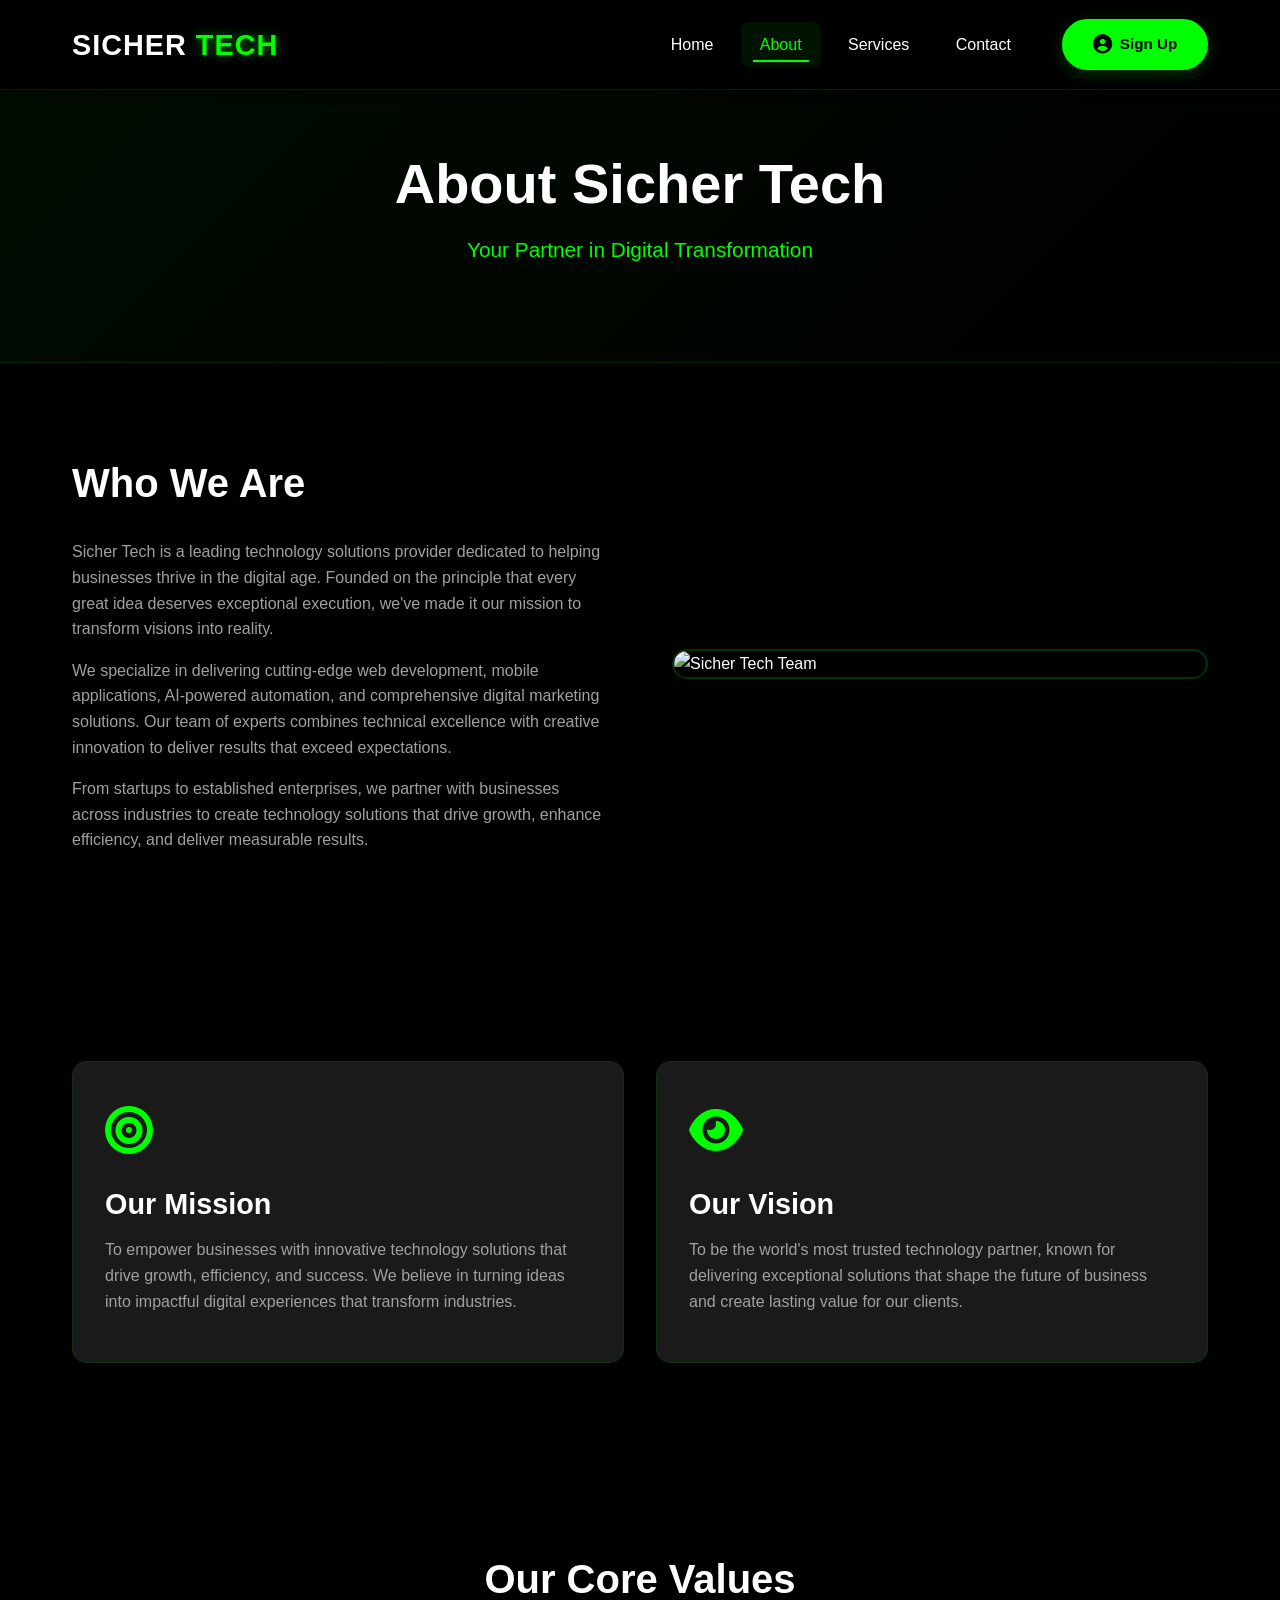
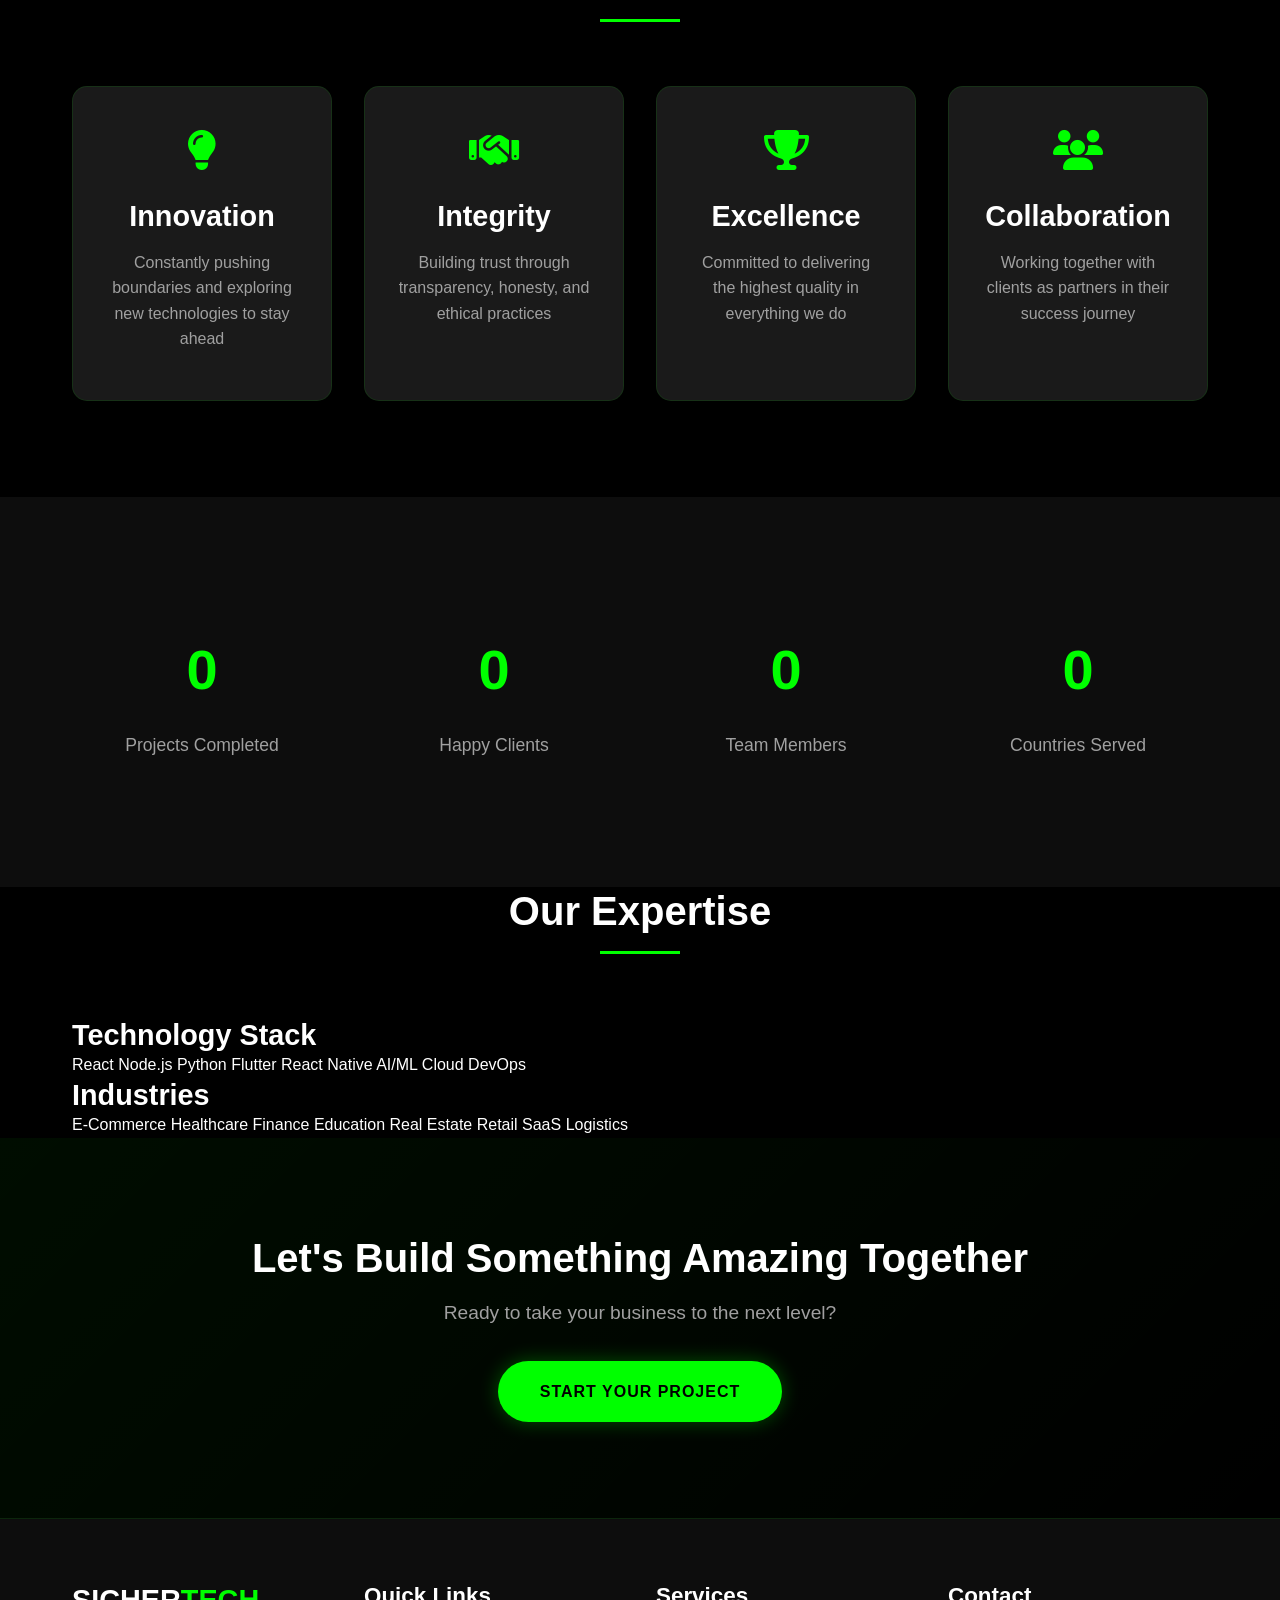
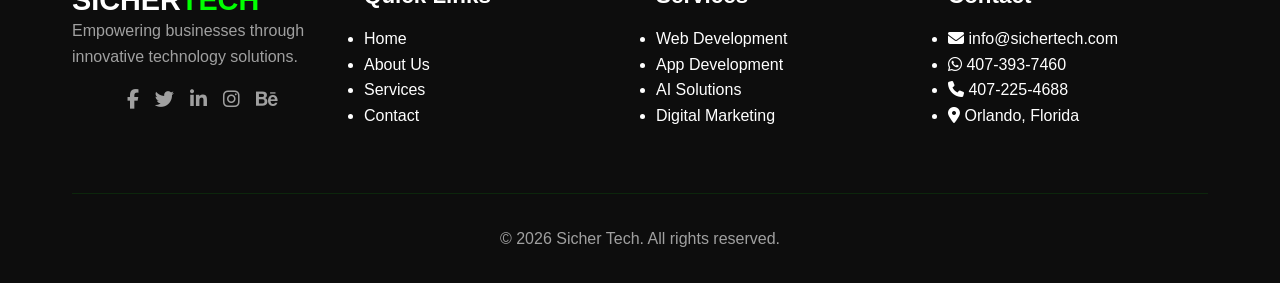
==== about.html @ ad932a04 "Initial commit - Sicher Tech Portfolio" ====
<!DOCTYPE html>
<html lang="en">
<head>
    <meta charset="UTF-8">
    <meta name="viewport" content="width=device-width, initial-scale=1.0">
    <title>About Us - Sicher Tech</title>
    <link rel="stylesheet" href="css/style.css">
    <link rel="stylesheet" href="https://cdnjs.cloudflare.com/ajax/libs/font-awesome/6.4.0/css/all.min.css">
</head>
<body>
    <div class="menu-overlay"></div>
    <!-- Navigation -->
    <nav class="navbar">
        <div class="container">
            <div class="logo">
                <span class="logo-text">SICHER</span>
                <span class="logo-highlight">TECH</span>
            </div>
            <div class="nav-actions">
                <ul class="nav-menu">
                    <li><a href="index.html">Home</a></li>
                    <li><a href="about.html" class="active">About</a></li>
                    <li><a href="services.html">Services</a></li>
                    <li><a href="contact.html">Contact</a></li>
                </ul>
                <a href="signup.html" class="btn-signup">
                    <i class="fas fa-user-circle"></i>
                    <span>Sign Up</span>
                </a>
            </div>
            <div class="hamburger">
                <span></span>
                <span></span>
                <span></span>
            </div>
        </div>
    </nav>

    <!-- Page Header -->
    <section class="page-header">
        <div class="container">
            <h1 class="page-title">About Sicher Tech</h1>
            <p class="page-subtitle">Your Partner in Digital Transformation</p>
        </div>
    </section>

    <!-- About Story -->
    <section class="about-story">
        <div class="container">
            <div class="story-grid">
                <div class="story-content">
                    <h2>Who We Are</h2>
                    <p>Sicher Tech is a leading technology solutions provider dedicated to helping businesses thrive in the digital age. Founded on the principle that every great idea deserves exceptional execution, we've made it our mission to transform visions into reality.</p>
                    <p>We specialize in delivering cutting-edge web development, mobile applications, AI-powered automation, and comprehensive digital marketing solutions. Our team of experts combines technical excellence with creative innovation to deliver results that exceed expectations.</p>
                    <p>From startups to established enterprises, we partner with businesses across industries to create technology solutions that drive growth, enhance efficiency, and deliver measurable results.</p>
                </div>
                <div class="story-image">
                    <div class="image-wrapper">
                        <img src="https://via.placeholder.com/600x400/000000/00ff00?text=Sicher+Tech+Team" alt="Sicher Tech Team">
                    </div>
                </div>
            </div>
        </div>
    </section>

    <!-- Mission & Vision -->
    <section class="mission-vision">
        <div class="container">
            <div class="mv-grid">
                <div class="mv-card">
                    <div class="mv-icon">
                        <i class="fas fa-bullseye"></i>
                    </div>
                    <h3>Our Mission</h3>
                    <p>To empower businesses with innovative technology solutions that drive growth, efficiency, and success. We believe in turning ideas into impactful digital experiences that transform industries.</p>
                </div>
                <div class="mv-card">
                    <div class="mv-icon">
                        <i class="fas fa-eye"></i>
                    </div>
                    <h3>Our Vision</h3>
                    <p>To be the world's most trusted technology partner, known for delivering exceptional solutions that shape the future of business and create lasting value for our clients.</p>
                </div>
            </div>
        </div>
    </section>

    <!-- Values -->
    <section class="values">
        <div class="container">
            <h2 class="section-title">Our Core Values</h2>
            <div class="values-grid">
                <div class="value-card">
                    <div class="value-icon">
                        <i class="fas fa-lightbulb"></i>
                    </div>
                    <h3>Innovation</h3>
                    <p>Constantly pushing boundaries and exploring new technologies to stay ahead</p>
                </div>
                <div class="value-card">
                    <div class="value-icon">
                        <i class="fas fa-handshake"></i>
                    </div>
                    <h3>Integrity</h3>
                    <p>Building trust through transparency, honesty, and ethical practices</p>
                </div>
                <div class="value-card">
                    <div class="value-icon">
                        <i class="fas fa-trophy"></i>
                    </div>
                    <h3>Excellence</h3>
                    <p>Committed to delivering the highest quality in everything we do</p>
                </div>
                <div class="value-card">
                    <div class="value-icon">
                        <i class="fas fa-users"></i>
                    </div>
                    <h3>Collaboration</h3>
                    <p>Working together with clients as partners in their success journey</p>
                </div>
            </div>
        </div>
    </section>

    <!-- Team Stats -->
    <section class="stats">
        <div class="container">
            <div class="stats-grid">
                <div class="stat-item">
                    <div class="stat-number" data-target="200">0</div>
                    <div class="stat-label">Projects Completed</div>
                </div>
                <div class="stat-item">
                    <div class="stat-number" data-target="150">0</div>
                    <div class="stat-label">Happy Clients</div>
                </div>
                <div class="stat-item">
                    <div class="stat-number" data-target="50">0</div>
                    <div class="stat-label">Team Members</div>
                </div>
                <div class="stat-item">
                    <div class="stat-number" data-target="15">0</div>
                    <div class="stat-label">Countries Served</div>
                </div>
            </div>
        </div>
    </section>

    <!-- Expertise -->
    <section class="expertise">
        <div class="container">
            <h2 class="section-title">Our Expertise</h2>
            <div class="expertise-grid">
                <div class="expertise-item">
                    <h3>Technology Stack</h3>
                    <div class="tech-tags">
                        <span>React</span>
                        <span>Node.js</span>
                        <span>Python</span>
                        <span>Flutter</span>
                        <span>React Native</span>
                        <span>AI/ML</span>
                        <span>Cloud</span>
                        <span>DevOps</span>
                    </div>
                </div>
                <div class="expertise-item">
                    <h3>Industries</h3>
                    <div class="tech-tags">
                        <span>E-Commerce</span>
                        <span>Healthcare</span>
                        <span>Finance</span>
                        <span>Education</span>
                        <span>Real Estate</span>
                        <span>Retail</span>
                        <span>SaaS</span>
                        <span>Logistics</span>
                    </div>
                </div>
            </div>
        </div>
    </section>

    <!-- CTA Section -->
    <section class="cta">
        <div class="container">
            <h2>Let's Build Something Amazing Together</h2>
            <p>Ready to take your business to the next level?</p>
            <a href="contact.html" class="btn btn-primary">Start Your Project</a>
        </div>
    </section>

    <!-- Footer -->
    <footer class="footer">
        <div class="container">
            <div class="footer-content">
                <div class="footer-col">
                    <h3>SICHER<span>TECH</span></h3>
                    <p>Empowering businesses through innovative technology solutions.</p>
                    <div class="social-links">
                        <a href="#"><i class="fab fa-facebook-f"></i></a>
                        <a href="#"><i class="fab fa-twitter"></i></a>
                        <a href="#"><i class="fab fa-linkedin-in"></i></a>
                        <a href="#"><i class="fab fa-instagram"></i></a>
                        <a href="https://www.behance.net/" target="_blank"><i class="fab fa-behance"></i></a>
                    </div>
                </div>
                <div class="footer-col">
                    <h4>Quick Links</h4>
                    <ul>
                        <li><a href="index.html">Home</a></li>
                        <li><a href="about.html">About Us</a></li>
                        <li><a href="services.html">Services</a></li>
                        <li><a href="contact.html">Contact</a></li>
                    </ul>
                </div>
                <div class="footer-col">
                    <h4>Services</h4>
                    <ul>
                        <li><a href="services.html">Web Development</a></li>
                        <li><a href="services.html">App Development</a></li>
                        <li><a href="services.html">AI Solutions</a></li>
                        <li><a href="services.html">Digital Marketing</a></li>
                    </ul>
                </div>
                <div class="footer-col">
                    <h4>Contact</h4>
                    <ul>
                        <li><i class="fas fa-envelope"></i> info@sichertech.com</li>
                        <li><i class="fab fa-whatsapp"></i> 407-393-7460</li>
                        <li><i class="fas fa-phone"></i> 407-225-4688</li>
                        <li><i class="fas fa-map-marker-alt"></i> Orlando, Florida</li>
                    </ul>
                </div>
            </div>
            <div class="footer-bottom">
                <p>&copy; 2026 Sicher Tech. All rights reserved.</p>
            </div>
        </div>
    </footer>

    <script src="js/main.js"></script>
</body>
</html>
---- css/style.css ----
/* ==========================================
   SICHER TECH - PORTFOLIO STYLES
   Modern, Professional Design with Animations
   ========================================== */

/* ==========================================
   VARIABLES & RESET
   ========================================== */
:root {
    /* Colors */
    --primary-color: #00ff00;
    --secondary-color: #0a0a0a;
    --accent-color: #00cc00;
    --text-color: #ffffff;
    --text-muted: #a0a0a0;
    --bg-dark: #000000;
    --bg-section: #0d0d0d;
    --card-bg: #1a1a1a;
    
    /* Spacing */
    --spacing-xs: 0.5rem;
    --spacing-sm: 1rem;
    --spacing-md: 2rem;
    --spacing-lg: 4rem;
    --spacing-xl: 6rem;
    
    /* Typography */
    --font-primary: 'Segoe UI', Tahoma, Geneva, Verdana, sans-serif;
    --font-heading: 'Helvetica Neue', Arial, sans-serif;
    
    /* Effects */
    --transition: all 0.3s ease;
    --shadow: 0 10px 30px rgba(0, 255, 0, 0.1);
}

* {
    margin: 0;
    padding: 0;
    box-sizing: border-box;
}

html {
    scroll-behavior: smooth;
}

body {
    font-family: var(--font-primary);
    background-color: var(--bg-dark);
    color: var(--text-color);
    line-height: 1.6;
    overflow-x: hidden;
}

/* ==========================================
   TYPOGRAPHY
   ========================================== */
h1, h2, h3, h4, h5, h6 {
    font-family: var(--font-heading);
    font-weight: 700;
    line-height: 1.2;
}

h1 { font-size: 3.5rem; }
h2 { font-size: 2.5rem; }
h3 { font-size: 1.8rem; }
h4 { font-size: 1.4rem; }

p {
    margin-bottom: 1rem;
    color: var(--text-muted);
}

a {
    text-decoration: none;
    color: inherit;
    transition: var(--transition);
}

/* ==========================================
   UTILITY CLASSES
   ========================================== */
.container {
    max-width: 1200px;
    margin: 0 auto;
    padding: 0 var(--spacing-md);
}

.text-center {
    text-align: center;
}

.section-title {
    font-size: 2.5rem;
    text-align: center;
    margin-bottom: var(--spacing-lg);
    position: relative;
    color: var(--text-color);
}

.section-title::after {
    content: '';
    display: block;
    width: 80px;
    height: 3px;
    background: var(--primary-color);
    margin: var(--spacing-sm) auto 0;
}

/* ==========================================
   NAVIGATION - PROFESSIONNEL & STICKY
   ========================================== */
.navbar {
    position: fixed;
    top: 0;
    left: 0;
    right: 0;
    width: 100%;
    background: rgba(0, 0, 0, 0.98);
    backdrop-filter: blur(15px);
    -webkit-backdrop-filter: blur(15px);
    padding: 1.2rem 0;
    z-index: 9999;
    border-bottom: 1px solid rgba(0, 255, 0, 0.15);
    transition: all 0.4s cubic-bezier(0.4, 0, 0.2, 1);
    box-shadow: 0 2px 10px rgba(0, 0, 0, 0.3);
}

/* Effet au scroll */
.navbar.scrolled {
    padding: 0.8rem 0;
    background: rgba(0, 0, 0, 0.99);
    box-shadow: 0 4px 20px rgba(0, 255, 0, 0.15);
}

.navbar .container {
    display: flex;
    justify-content: space-between;
    align-items: center;
}

/* Logo - Aligné à gauche */
.logo {
    font-size: 1.8rem;
    font-weight: 800;
    letter-spacing: 1px;
    transition: var(--transition);
    cursor: pointer;
    user-select: none;
}

.logo:hover {
    transform: scale(1.05);
}

.logo-text {
    color: var(--text-color);
}

.logo-highlight {
    color: var(--primary-color);
    text-shadow: 0 0 10px rgba(0, 255, 0, 0.5);
}

/* Navigation Actions - Alignée à droite */
.nav-actions {
    display: flex;
    align-items: center;
    gap: 2rem;
}

.nav-menu {
    display: flex;
    list-style: none;
    gap: 0.5rem;
    margin: 0;
    padding: 0;
}

.nav-menu li {
    position: relative;
}

.nav-menu a {
    color: var(--text-color);
    font-weight: 500;
    font-size: 1rem;
    padding: 0.6rem 1.2rem;
    border-radius: 8px;
    transition: all 0.3s ease;
    position: relative;
    display: block;
}

.nav-menu a::before {
    content: '';
    position: absolute;
    bottom: 5px;
    left: 50%;
    width: 0;
    height: 2px;
    background: var(--primary-color);
    transition: all 0.3s cubic-bezier(0.4, 0, 0.2, 1);
    transform: translateX(-50%);
}

.nav-menu a:hover {
    color: var(--primary-color);
    background: rgba(0, 255, 0, 0.05);
}

.nav-menu a:hover::before,
.nav-menu a.active::before {
    width: 70%;
}

.nav-menu a.active {
    color: var(--primary-color);
    background: rgba(0, 255, 0, 0.08);
}

/* Bouton Sign Up */
.btn-signup {
    display: flex;
    align-items: center;
    gap: 0.5rem;
    padding: 0.7rem 1.8rem;
    background: var(--primary-color);
    color: var(--bg-dark);
    border-radius: 50px;
    font-weight: 600;
    font-size: 0.95rem;
    transition: all 0.3s cubic-bezier(0.4, 0, 0.2, 1);
    border: 2px solid var(--primary-color);
    box-shadow: 0 4px 15px rgba(0, 255, 0, 0.2);
}

.btn-signup:hover {
    background: transparent;
    color: var(--primary-color);
    transform: translateY(-3px);
    box-shadow: 0 8px 25px rgba(0, 255, 0, 0.4);
}

.btn-signup:active {
    transform: translateY(-1px);
    box-shadow: 0 4px 15px rgba(0, 255, 0, 0.3);
}

.btn-signup i {
    font-size: 1.2rem;
}

/* Menu Hamburger - Aligné à droite */
.hamburger {
    display: none;
    flex-direction: column;
    cursor: pointer;
    gap: 6px;
    padding: 0.5rem;
    background: rgba(0, 255, 0, 0.05);
    border-radius: 8px;
    transition: all 0.3s ease;
    z-index: 10001;
}

.hamburger:hover {
    background: rgba(0, 255, 0, 0.1);
}

.hamburger span {
    width: 28px;
    height: 3px;
    background: var(--primary-color);
    border-radius: 2px;
    transition: all 0.4s cubic-bezier(0.68, -0.55, 0.265, 1.55);
    box-shadow: 0 1px 3px rgba(0, 255, 0, 0.3);
}

/* Animation Hamburger Active */
.hamburger.active span:nth-child(1) {
    transform: rotate(45deg) translate(9px, 9px);
}

.hamburger.active span:nth-child(2) {
    opacity: 0;
    transform: translateX(-20px);
}

.hamburger.active span:nth-child(3) {
    transform: rotate(-45deg) translate(9px, -9px);
}

/* Overlay pour menu mobile */
.menu-overlay {
    position: fixed;
    top: 0;
    left: 0;
    width: 100%;
    height: 100vh;
    background: rgba(0, 0, 0, 0.8);
    backdrop-filter: blur(5px);
    z-index: 9997;
    opacity: 0;
    visibility: hidden;
    transition: all 0.4s ease;
}

.menu-overlay.active {
    opacity: 1;
    visibility: visible;
}

/* ==========================================
   HERO SECTION
   ========================================== */
.hero {
    position: relative;
    min-height: 100vh;
    display: flex;
    align-items: center;
    justify-content: center;
    padding-top: 80px;
    overflow: hidden;
}

.hero-background {
    position: absolute;
    top: 0;
    left: 0;
    right: 0;
    bottom: 0;
    background: 
        linear-gradient(135deg, rgba(0, 255, 0, 0.05) 0%, rgba(0, 0, 0, 0) 100%),
        repeating-linear-gradient(90deg, rgba(0, 255, 0, 0.03) 0px, transparent 1px, transparent 50px, rgba(0, 255, 0, 0.03) 51px),
        repeating-linear-gradient(0deg, rgba(0, 255, 0, 0.03) 0px, transparent 1px, transparent 50px, rgba(0, 255, 0, 0.03) 51px);
    animation: backgroundMove 20s linear infinite;
}

@keyframes backgroundMove {
    0% { transform: translate(0, 0); }
    100% { transform: translate(50px, 50px); }
}

.hero-content {
    text-align: center;
    z-index: 1;
    animation: fadeInUp 1s ease;
}

.hero h1 {
    font-size: 4rem;
    margin-bottom: var(--spacing-sm);
    color: var(--text-color);
}

.hero-subtitle {
    font-size: 1.5rem;
    color: var(--primary-color);
    margin-bottom: var(--spacing-sm);
    font-weight: 600;
}

.hero-description {
    font-size: 1.2rem;
    color: var(--text-muted);
    margin-bottom: var(--spacing-md);
    max-width: 600px;
    margin-left: auto;
    margin-right: auto;
}

.hero-buttons {
    display: flex;
    gap: var(--spacing-sm);
    justify-content: center;
    flex-wrap: wrap;
}

.hero-scroll {
    position: absolute;
    bottom: 2rem;
    left: 50%;
    transform: translateX(-50%);
    text-align: center;
    animation: bounce 2s infinite;
    color: var(--text-muted);
}

.hero-scroll span {
    display: block;
    font-size: 0.9rem;
    margin-bottom: 0.5rem;
}

@keyframes bounce {
    0%, 20%, 50%, 80%, 100% { transform: translateX(-50%) translateY(0); }
    40% { transform: translateX(-50%) translateY(-10px); }
    60% { transform: translateX(-50%) translateY(-5px); }
}

/* ==========================================
   BUTTONS
   ========================================== */
.btn {
    display: inline-block;
    padding: 1rem 2.5rem;
    font-weight: 600;
    border-radius: 50px;
    transition: var(--transition);
    cursor: pointer;
    border: 2px solid transparent;
    font-size: 1rem;
    text-transform: uppercase;
    letter-spacing: 1px;
}

.btn-primary {
    background: var(--primary-color);
    color: var(--bg-dark);
    box-shadow: 0 0 20px rgba(0, 255, 0, 0.3);
}

.btn-primary:hover {
    background: var(--accent-color);
    transform: translateY(-3px);
    box-shadow: 0 0 30px rgba(0, 255, 0, 0.5);
}

.btn-secondary {
    background: transparent;
    color: var(--primary-color);
    border: 2px solid var(--primary-color);
}

.btn-secondary:hover {
    background: var(--primary-color);
    color: var(--bg-dark);
    transform: translateY(-3px);
}

.btn-outline {
    background: transparent;
    color: var(--text-color);
    border: 2px solid var(--primary-color);
}

.btn-outline:hover {
    background: var(--primary-color);
    color: var(--bg-dark);
    transform: translateY(-3px);
}

/* ==========================================
   GLITCH EFFECT
   ========================================== */
.glitch {
    position: relative;
    animation: glitch-skew 1s infinite;
}

.glitch::before,
.glitch::after {
    content: attr(data-text);
    position: absolute;
    top: 0;
    left: 0;
    width: 100%;
    height: 100%;
}

.glitch::before {
    left: 2px;
    text-shadow: -2px 0 var(--primary-color);
    clip: rect(44px, 450px, 56px, 0);
    animation: glitch-anim 5s infinite linear alternate-reverse;
}

.glitch::after {
    left: -2px;
    text-shadow: -2px 0 var(--primary-color);
    clip: rect(44px, 450px, 56px, 0);
    animation: glitch-anim2 5s infinite linear alternate-reverse;
}

@keyframes glitch-anim {
    0% { clip: rect(31px, 9999px, 94px, 0); }
    20% { clip: rect(70px, 9999px, 71px, 0); }
    40% { clip: rect(65px, 9999px, 15px, 0); }
    60% { clip: rect(40px, 9999px, 68px, 0); }
    80% { clip: rect(2px, 9999px, 100px, 0); }
    100% { clip: rect(80px, 9999px, 20px, 0); }
}

@keyframes glitch-anim2 {
    0% { clip: rect(65px, 9999px, 99px, 0); }
    20% { clip: rect(5px, 9999px, 90px, 0); }
    40% { clip: rect(90px, 9999px, 30px, 0); }
    60% { clip: rect(15px, 9999px, 80px, 0); }
    80% { clip: rect(50px, 9999px, 10px, 0); }
    100% { clip: rect(10px, 9999px, 85px, 0); }
}

@keyframes glitch-skew {
    0% { transform: skew(0deg); }
    98% { transform: skew(0deg); }
    99% { transform: skew(2deg); }
    100% { transform: skew(0deg); }
}

/* ==========================================
   SERVICES
   ========================================== */
.services-preview,
.services-detailed {
    padding: var(--spacing-xl) 0;
    background: var(--bg-section);
}

.services-grid {
    display: grid;
    grid-template-columns: repeat(auto-fit, minmax(280px, 1fr));
    gap: var(--spacing-md);
    margin-bottom: var(--spacing-lg);
}

.service-card {
    background: var(--card-bg);
    padding: var(--spacing-md);
    border-radius: 15px;
    text-align: center;
    transition: var(--transition);
    border: 1px solid rgba(0, 255, 0, 0.1);
    position: relative;
    overflow: hidden;
}

.service-card::before {
    content: '';
    position: absolute;
    top: 0;
    left: -100%;
    width: 100%;
    height: 100%;
    background: linear-gradient(90deg, transparent, rgba(0, 255, 0, 0.1), transparent);
    transition: var(--transition);
}

.service-card:hover::before {
    left: 100%;
}

.service-card:hover {
    transform: translateY(-10px);
    border-color: var(--primary-color);
    box-shadow: var(--shadow);
}

.service-icon {
    width: 80px;
    height: 80px;
    margin: 0 auto var(--spacing-sm);
    background: rgba(0, 255, 0, 0.1);
    border-radius: 50%;
    display: flex;
    align-items: center;
    justify-content: center;
    font-size: 2rem;
    color: var(--primary-color);
    transition: var(--transition);
}

.service-card:hover .service-icon {
    background: var(--primary-color);
    color: var(--bg-dark);
    transform: scale(1.1) rotate(10deg);
}

.service-card h3 {
    color: var(--text-color);
    margin-bottom: var(--spacing-sm);
}

/* ==========================================
   SERVICE DETAILS (Services Page)
   ========================================== */
.service-detail {
    display: grid;
    grid-template-columns: 1fr 1fr;
    gap: var(--spacing-lg);
    align-items: center;
    margin-bottom: var(--spacing-xl);
    padding: var(--spacing-md);
}

.service-detail.reverse {
    direction: rtl;
}

.service-detail.reverse .service-detail-content {
    direction: ltr;
}

.service-badge {
    display: inline-block;
    background: var(--primary-color);
    color: var(--bg-dark);
    padding: 0.5rem 1.5rem;
    border-radius: 50px;
    font-weight: 700;
    font-size: 1.2rem;
    margin-bottom: var(--spacing-sm);
}

.service-detail h2 {
    color: var(--text-color);
    margin-bottom: var(--spacing-sm);
}

.service-features {
    list-style: none;
    margin-top: var(--spacing-sm);
}

.service-features li {
    padding: 0.5rem 0;
    color: var(--text-muted);
    display: flex;
    align-items: center;
    gap: 1rem;
}

.service-features i {
    color: var(--primary-color);
}

.service-detail-icon {
    font-size: 15rem;
    color: rgba(0, 255, 0, 0.1);
    text-align: center;
    animation: float 3s ease-in-out infinite;
}

@keyframes float {
    0%, 100% { transform: translateY(0); }
    50% { transform: translateY(-20px); }
}

/* ==========================================
   WHY CHOOSE SECTION
   ========================================== */
.why-choose {
    padding: var(--spacing-xl) 0;
}

.why-grid {
    display: grid;
    grid-template-columns: repeat(auto-fit, minmax(250px, 1fr));
    gap: var(--spacing-md);
}

.why-item {
    text-align: center;
    padding: var(--spacing-md);
}

.why-number {
    font-size: 4rem;
    font-weight: 800;
    color: var(--primary-color);
    opacity: 0.2;
    margin-bottom: var(--spacing-sm);
}

.why-item h3 {
    color: var(--text-color);
    margin-bottom: var(--spacing-sm);
}

/* ==========================================
   PAGE HEADER
   ========================================== */
.page-header {
    padding: 150px 0 80px;
    text-align: center;
    background: linear-gradient(135deg, rgba(0, 255, 0, 0.05) 0%, rgba(0, 0, 0, 0) 100%);
    border-bottom: 1px solid rgba(0, 255, 0, 0.1);
}

.page-title {
    font-size: 3.5rem;
    color: var(--text-color);
    margin-bottom: var(--spacing-sm);
}

.page-subtitle {
    font-size: 1.3rem;
    color: var(--primary-color);
}

/* ==========================================
   ABOUT PAGE
   ========================================== */
.about-story,
.mission-vision,
.values,
.team {
    padding: var(--spacing-xl) 0;
}

.story-grid {
    display: grid;
    grid-template-columns: 1fr 1fr;
    gap: var(--spacing-lg);
    align-items: center;
}

.story-content h2 {
    color: var(--text-color);
    margin-bottom: var(--spacing-md);
}

.image-wrapper {
    border-radius: 15px;
    overflow: hidden;
    border: 2px solid rgba(0, 255, 0, 0.2);
    transition: var(--transition);
}

.image-wrapper:hover {
    border-color: var(--primary-color);
    transform: scale(1.02);
}

.image-wrapper img {
    width: 100%;
    height: auto;
    display: block;
}

.mv-grid {
    display: grid;
    grid-template-columns: repeat(auto-fit, minmax(300px, 1fr));
    gap: var(--spacing-md);
}

.mv-card {
    background: var(--card-bg);
    padding: var(--spacing-md);
    border-radius: 15px;
    border: 1px solid rgba(0, 255, 0, 0.1);
    transition: var(--transition);
}

.mv-card:hover {
    transform: translateY(-10px);
    border-color: var(--primary-color);
    box-shadow: var(--shadow);
}

.mv-icon {
    font-size: 3rem;
    color: var(--primary-color);
    margin-bottom: var(--spacing-sm);
}

.mv-card h3 {
    color: var(--text-color);
    margin-bottom: var(--spacing-sm);
}

.values-grid {
    display: grid;
    grid-template-columns: repeat(auto-fit, minmax(250px, 1fr));
    gap: var(--spacing-md);
}

.value-card {
    background: var(--card-bg);
    padding: var(--spacing-md);
    border-radius: 15px;
    text-align: center;
    border: 1px solid rgba(0, 255, 0, 0.1);
    transition: var(--transition);
}

.value-card:hover {
    transform: translateY(-10px);
    border-color: var(--primary-color);
    box-shadow: var(--shadow);
}

.value-icon {
    font-size: 2.5rem;
    color: var(--primary-color);
    margin-bottom: var(--spacing-sm);
}

.value-card h3 {
    color: var(--text-color);
    margin-bottom: var(--spacing-sm);
}

/* ==========================================
   TEAM SECTION
   ========================================== */
.team-grid {
    display: grid;
    grid-template-columns: repeat(auto-fit, minmax(250px, 1fr));
    gap: var(--spacing-md);
}

.team-member {
    background: var(--card-bg);
    border-radius: 15px;
    overflow: hidden;
    border: 1px solid rgba(0, 255, 0, 0.1);
    transition: var(--transition);
}

.team-member:hover {
    transform: translateY(-10px);
    border-color: var(--primary-color);
    box-shadow: var(--shadow);
}

.team-member-image {
    width: 100%;
    height: 300px;
    overflow: hidden;
}

.team-member-image img {
    width: 100%;
    height: 100%;
    object-fit: cover;
    transition: var(--transition);
}

.team-member:hover .team-member-image img {
    transform: scale(1.1);
}

.team-member-info {
    padding: var(--spacing-sm);
    text-align: center;
}

.team-member-info h3 {
    color: var(--text-color);
    margin-bottom: 0.5rem;
}

.team-member-role {
    color: var(--primary-color);
    font-size: 0.9rem;
    margin-bottom: var(--spacing-sm);
}

.social-links {
    display: flex;
    gap: 1rem;
    justify-content: center;
}

.social-links a {
    color: var(--text-muted);
    font-size: 1.2rem;
    transition: var(--transition);
}

.social-links a:hover {
    color: var(--primary-color);
    transform: translateY(-3px);
}

/* ==========================================
   STATS SECTION
   ========================================== */
.stats {
    padding: var(--spacing-xl) 0;
    background: var(--bg-section);
}

.stats-grid {
    display: grid;
    grid-template-columns: repeat(auto-fit, minmax(200px, 1fr));
    gap: var(--spacing-md);
}

.stat-item {
    text-align: center;
    padding: var(--spacing-md);
}

.stat-number {
    font-size: 3.5rem;
    font-weight: 800;
    color: var(--primary-color);
    display: block;
    margin-bottom: var(--spacing-sm);
}

.stat-label {
    color: var(--text-muted);
    font-size: 1.1rem;
}

/* ==========================================
   PORTFOLIO SECTION
   ========================================== */
.portfolio {
    padding: var(--spacing-xl) 0;
}

.section-subtitle {
    text-align: center;
    color: var(--text-muted);
    font-size: 1.1rem;
    margin-bottom: var(--spacing-lg);
}

.portfolio-grid {
    display: grid;
    grid-template-columns: repeat(auto-fit, minmax(300px, 1fr));
    gap: var(--spacing-md);
    margin-bottom: var(--spacing-lg);
}

.portfolio-item {
    position: relative;
    overflow: hidden;
    border-radius: 15px;
    cursor: pointer;
    aspect-ratio: 4/3;
}

.portfolio-item img {
    width: 100%;
    height: 100%;
    object-fit: cover;
    transition: var(--transition);
}

.portfolio-overlay {
    position: absolute;
    top: 0;
    left: 0;
    right: 0;
    bottom: 0;
    background: linear-gradient(135deg, rgba(0, 255, 0, 0.9) 0%, rgba(0, 0, 0, 0.9) 100%);
    display: flex;
    flex-direction: column;
    justify-content: center;
    align-items: center;
    padding: var(--spacing-md);
    opacity: 0;
    transition: var(--transition);
    text-align: center;
}

.portfolio-item:hover .portfolio-overlay {
    opacity: 1;
}

.portfolio-item:hover img {
    transform: scale(1.1);
}

.portfolio-overlay h3 {
    color: var(--bg-dark);
    margin-bottom: var(--spacing-sm);
}

.portfolio-overlay p {
    color: var(--bg-dark);
}

.behance-integration {
    text-align: center;
    padding: var(--spacing-md);
    background: var(--card-bg);
    border-radius: 15px;
    border: 1px solid rgba(0, 255, 0, 0.1);
}

.behance-integration h3 {
    color: var(--text-color);
    margin-bottom: var(--spacing-sm);
}

.btn-behance {
    background: var(--primary-color);
    color: var(--bg-dark);
    margin-top: var(--spacing-sm);
}

.btn-behance:hover {
    background: var(--accent-color);
    transform: translateY(-2px);
    box-shadow: 0 8px 25px rgba(0, 255, 0, 0.4);
}

/* ==========================================
   FAQ SECTION
   ========================================== */
.faq {
    padding: var(--spacing-xl) 0;
    background: var(--bg-section);
}

.faq-container {
    max-width: 800px;
    margin: 0 auto;
}

.faq-item {
    background: var(--card-bg);
    margin-bottom: var(--spacing-sm);
    border-radius: 10px;
    border: 1px solid rgba(0, 255, 0, 0.1);
    overflow: hidden;
    transition: var(--transition);
}

.faq-item:hover {
    border-color: var(--primary-color);
}

.faq-question {
    padding: var(--spacing-sm) var(--spacing-md);
    cursor: pointer;
    display: flex;
    justify-content: space-between;
    align-items: center;
    user-select: none;
}

.faq-question h3 {
    color: var(--text-color);
    font-size: 1.2rem;
    margin: 0;
}

.faq-question i {
    color: var(--primary-color);
    transition: var(--transition);
}

.faq-item.active .faq-question i {
    transform: rotate(45deg);
}

.faq-answer {
    max-height: 0;
    overflow: hidden;
    transition: max-height 0.3s ease;
}

.faq-item.active .faq-answer {
    max-height: 500px;
}

.faq-answer p {
    padding: 0 var(--spacing-md) var(--spacing-sm);
    margin: 0;
}

/* ==========================================
   FOOTER STYLES
   ========================================== */
.footer-col {
    margin-bottom: var(--spacing-md);
}

.footer-col h3 span {
    color: var(--primary-color);
}

.footer-col h4 {
    color: var(--text-color);
    margin-bottom: var(--spacing-sm);
}

/* ==========================================
   CONTACT PAGE
   ========================================== */
.contact-section {
    padding: var(--spacing-xl) 0;
}

.contact-grid {
    display: grid;
    grid-template-columns: 1fr 1.2fr;
    gap: var(--spacing-lg);
    align-items: start;
}

.contact-info h2 {
    color: var(--text-color);
    margin-bottom: var(--spacing-sm);
}

.contact-info > p {
    margin-bottom: var(--spacing-md);
}

.contact-methods {
    margin-bottom: var(--spacing-lg);
}

.contact-method {
    display: flex;
    gap: var(--spacing-sm);
    padding: var(--spacing-sm);
    margin-bottom: var(--spacing-sm);
    background: var(--card-bg);
    border-radius: 10px;
    border: 1px solid rgba(0, 255, 0, 0.1);
    transition: var(--transition);
}

.contact-method:hover {
    border-color: var(--primary-color);
    transform: translateX(10px);
}

.method-icon {
    width: 60px;
    height: 60px;
    background: rgba(0, 255, 0, 0.1);
    border-radius: 10px;
    display: flex;
    align-items: center;
    justify-content: center;
    font-size: 1.8rem;
    color: var(--primary-color);
    flex-shrink: 0;
}

.method-info h4 {
    color: var(--text-color);
    margin-bottom: 0.3rem;
}

.method-info a {
    color: var(--primary-color);
    font-weight: 600;
    font-size: 1.1rem;
    display: block;
    margin-bottom: 0.2rem;
}

.method-info a:hover {
    text-decoration: underline;
}

.method-info p {
    font-size: 0.9rem;
    margin: 0;
}

.business-hours {
    background: var(--card-bg);
    padding: var(--spacing-md);
    border-radius: 10px;
    border: 1px solid rgba(0, 255, 0, 0.1);
    margin-bottom: var(--spacing-md);
}

.business-hours h3 {
    color: var(--text-color);
    margin-bottom: var(--spacing-sm);
}

.hours-list {
    display: flex;
    flex-direction: column;
    gap: 0.8rem;
}

.hours-item {
    display: flex;
    justify-content: space-between;
    padding: 0.5rem 0;
    border-bottom: 1px solid rgba(0, 255, 0, 0.1);
}

.hours-item:last-child {
    border-bottom: none;
}

.hours-item span:first-child {
    color: var(--text-muted);
}

.hours-item span:last-child {
    color: var(--text-color);
    font-weight: 600;
}

.social-connect {
    background: var(--card-bg);
    padding: var(--spacing-md);
    border-radius: 10px;
    border: 1px solid rgba(0, 255, 0, 0.1);
}

.social-connect h3 {
    color: var(--text-color);
    margin-bottom: var(--spacing-sm);
}

.social-connect .social-links {
    display: flex;
    gap: 1rem;
}

.social-connect .social-links a {
    width: 45px;
    height: 45px;
    background: rgba(0, 255, 0, 0.1);
    border-radius: 50%;
    display: flex;
    align-items: center;
    justify-content: center;
    color: var(--primary-color);
    font-size: 1.2rem;
    transition: var(--transition);
}

.social-connect .social-links a:hover {
    background: var(--primary-color);
    color: var(--bg-dark);
    transform: translateY(-5px);
}

/* Contact Form */
.contact-form-wrapper {
    background: var(--card-bg);
    padding: var(--spacing-md);
    border-radius: 15px;
    border: 1px solid rgba(0, 255, 0, 0.1);
}

.form-header {
    margin-bottom: var(--spacing-md);
    text-align: center;
}

.form-header h2 {
    color: var(--text-color);
    margin-bottom: var(--spacing-sm);
}

.contact-form {
    display: flex;
    flex-direction: column;
    gap: var(--spacing-sm);
}

.form-row {
    display: grid;
    grid-template-columns: 1fr 1fr;
    gap: var(--spacing-sm);
}

.form-group {
    display: flex;
    flex-direction: column;
}

.form-group label {
    color: var(--text-color);
    margin-bottom: 0.5rem;
    font-weight: 500;
}

.form-group input,
.form-group select,
.form-group textarea {
    padding: 0.8rem 1rem;
    background: var(--bg-dark);
    border: 1px solid rgba(0, 255, 0, 0.2);
    border-radius: 8px;
    color: var(--text-color);
    font-family: inherit;
    font-size: 1rem;
    transition: var(--transition);
}

.form-group input:focus,
.form-group select:focus,
.form-group textarea:focus {
    outline: none;
    border-color: var(--primary-color);
    box-shadow: 0 0 10px rgba(0, 255, 0, 0.2);
}

.form-group textarea {
    resize: vertical;
    min-height: 120px;
}

.form-group select {
    cursor: pointer;
}

.checkbox-group {
    flex-direction: row;
    align-items: center;
    gap: 0.8rem;
}

.checkbox-group input[type="checkbox"] {
    width: 20px;
    height: 20px;
    cursor: pointer;
    accent-color: var(--primary-color);
}

.checkbox-group label {
    margin: 0;
    cursor: pointer;
    font-size: 0.95rem;
}

.btn-submit {
    margin-top: var(--spacing-sm);
    display: flex;
    align-items: center;
    justify-content: center;
    gap: 0.8rem;
    width: 100%;
}

.btn-submit:hover i {
    transform: translateX(5px);
}

/* Quick Contact Section */
.quick-contact {
    padding: var(--spacing-xl) 0;
    background: var(--bg-section);
}

.quick-contact-grid {
    display: grid;
    grid-template-columns: repeat(auto-fit, minmax(280px, 1fr));
    gap: var(--spacing-md);
}

.quick-contact-card {
    background: var(--card-bg);
    padding: var(--spacing-md);
    border-radius: 15px;
    text-align: center;
    border: 2px solid rgba(0, 255, 0, 0.1);
    transition: var(--transition);
    display: flex;
    flex-direction: column;
    align-items: center;
    gap: 1rem;
}

.quick-contact-card i {
    font-size: 3.5rem;
    color: var(--primary-color);
}

.quick-contact-card.whatsapp i {
    color: #25D366;
}

.quick-contact-card.phone i {
    color: var(--primary-color);
}

.quick-contact-card.email i {
    color: var(--primary-color);
}

.quick-contact-card h3 {
    color: var(--text-color);
    margin: 0;
}

.quick-contact-card p {
    color: var(--text-muted);
    margin: 0;
}

.quick-contact-number {
    color: var(--primary-color);
    font-weight: 700;
    font-size: 1.2rem;
}

.quick-contact-card:hover {
    transform: translateY(-10px);
    border-color: var(--primary-color);
    box-shadow: var(--shadow);
}

.quick-contact-card.whatsapp:hover {
    border-color: #25D366;
    box-shadow: 0 10px 30px rgba(37, 211, 102, 0.3);
}

.quick-contact-card.email:hover {
    border-color: var(--primary-color);
    box-shadow: 0 10px 30px rgba(0, 255, 0, 0.3);
}

/* Map Section */
.map-section {
    padding: var(--spacing-xl) 0;
}

.map-wrapper {
    border-radius: 15px;
    overflow: hidden;
    border: 2px solid rgba(0, 255, 0, 0.1);
}

.map-wrapper iframe {
    display: block;
    filter: grayscale(100%) invert(92%) contrast(83%);
}

/* ==========================================
   CTA SECTION
   ========================================== */
.cta {
    padding: var(--spacing-xl) 0;
    text-align: center;
    background: linear-gradient(135deg, rgba(0, 255, 0, 0.05) 0%, rgba(0, 0, 0, 0) 100%);
}

.cta h2 {
    color: var(--text-color);
    margin-bottom: var(--spacing-sm);
}

.cta p {
    font-size: 1.2rem;
    margin-bottom: var(--spacing-md);
    max-width: 600px;
    margin-left: auto;
    margin-right: auto;
}

/* ==========================================
   FOOTER
   ========================================== */
.footer {
    background: var(--bg-section);
    padding: var(--spacing-lg) 0 var(--spacing-sm);
    border-top: 1px solid rgba(0, 255, 0, 0.1);
}

.footer-content {
    display: grid;
    grid-template-columns: repeat(auto-fit, minmax(250px, 1fr));
    gap: var(--spacing-md);
    margin-bottom: var(--spacing-md);
}

.footer-section h3 {
    color: var(--text-color);
    margin-bottom: var(--spacing-sm);
}

.footer-section ul {
    list-style: none;
}

.footer-section ul li {
    margin-bottom: 0.5rem;
}

.footer-section a {
    color: var(--text-muted);
    transition: var(--transition);
}

.footer-section a:hover {
    color: var(--primary-color);
}

.footer-bottom {
    text-align: center;
    padding-top: var(--spacing-md);
    border-top: 1px solid rgba(0, 255, 0, 0.1);
    color: var(--text-muted);
}

/* ==========================================
   ANIMATIONS
   ========================================== */
@keyframes fadeInUp {
    from {
        opacity: 0;
        transform: translateY(30px);
    }
    to {
        opacity: 1;
        transform: translateY(0);
    }
}

.fade-in-up {
    animation: fadeInUp 0.8s ease;
}

/* ==========================================
   RESPONSIVE DESIGN - MOBILE FIRST
   ========================================== */
@media (max-width: 768px) {
    h1 { font-size: 2.5rem; }
    h2 { font-size: 2rem; }
    
    /* Optimisation animations mobile - Performance */
    .hero-background {
        animation: none; /* Désactive l'animation de grille */
        background: linear-gradient(135deg, rgba(0, 255, 0, 0.05) 0%, rgba(0, 0, 0, 0) 100%);
    }
    
    .glitch {
        animation: none !important; /* Désactive effet glitch */
    }
    
    .glitch::before,
    .glitch::after {
        display: none; /* Supprime les pseudo-éléments glitch */
    }
    
    .service-icon {
        animation: none; /* Désactive float sur icônes */
    }
    
    /* Navigation Mobile */
    .navbar {
        padding: 1rem 0;
    }
    
    .navbar .container {
        padding: 0 1rem;
    }
    
    .hamburger {
        display: flex;
        z-index: 10001;
    }
    
    .nav-actions {
        display: flex;
        align-items: center;
        gap: 1rem;
    }
    
    /* Sign Up Button Mobile - Icon only */
    .btn-signup {
        padding: 0.6rem;
        font-size: 0.9rem;
        width: 42px;
        height: 42px;
        justify-content: center;
        border-radius: 50%;
    }
    
    .btn-signup span {
        display: none;
    }
    
    .btn-signup i {
        font-size: 1.3rem;
        margin: 0;
    }
    
    /* Menu Mobile - Dropdown fluide */
    .nav-menu {
        position: fixed;
        left: 0;
        top: 75px;
        right: 0;
        flex-direction: column;
        background: linear-gradient(180deg, rgba(0, 0, 0, 0.98) 0%, rgba(0, 0, 0, 0.95) 100%);
        backdrop-filter: blur(20px);
        -webkit-backdrop-filter: blur(20px);
        width: 100%;
        max-height: 0;
        overflow: hidden;
        transition: max-height 0.5s cubic-bezier(0.4, 0, 0.2, 1), 
                    opacity 0.4s ease,
                    transform 0.5s cubic-bezier(0.4, 0, 0.2, 1);
        box-shadow: 0 15px 35px rgba(0, 0, 0, 0.5);
        padding: 0;
        z-index: 9998;
        opacity: 0;
        transform: translateY(-20px);
        border-bottom: 2px solid rgba(0, 255, 0, 0.2);
    }
    
    .nav-menu.active {
        max-height: 500px;
        opacity: 1;
        transform: translateY(0);
        padding: 1.5rem 0;
    }
    
    .nav-menu li {
        opacity: 0;
        transform: translateX(-30px);
        transition: all 0.4s cubic-bezier(0.4, 0, 0.2, 1);
    }
    
    .nav-menu.active li {
        opacity: 1;
        transform: translateX(0);
    }
    
    .nav-menu.active li:nth-child(1) { transition-delay: 0.1s; }
    .nav-menu.active li:nth-child(2) { transition-delay: 0.15s; }
    .nav-menu.active li:nth-child(3) { transition-delay: 0.2s; }
    .nav-menu.active li:nth-child(4) { transition-delay: 0.25s; }
    
    .nav-menu a {
        padding: 1rem 2rem;
        font-size: 1.1rem;
        border-radius: 0;
        border-left: 3px solid transparent;
        transition: all 0.3s ease;
    }
    
    .nav-menu a:hover,
    .nav-menu a.active {
        background: rgba(0, 255, 0, 0.1);
        border-left-color: var(--primary-color);
        padding-left: 2.5rem;
    }
    
    .nav-menu a::before {
        display: none;
    }
    
    .hero h1 {
        font-size: 2.5rem;
    }
    
    .hero-subtitle {
        font-size: 1.2rem;
    }
    
    .hero-buttons {
        flex-direction: column;
        align-items: center;
    }
    
    .services-grid {
        grid-template-columns: 1fr;
    }
    
    .story-grid {
        grid-template-columns: 1fr;
    }
    
    .service-detail {
        grid-template-columns: 1fr;
    }
    
    .service-detail-icon {
        font-size: 8rem;
    }
    
    .service-detail.reverse {
        direction: ltr;
    }
    
    .page-title {
        font-size: 2.5rem;
    }
    
    .page-subtitle {
        font-size: 1.1rem;
    }
    
    /* Contact Page Mobile */
    .contact-grid {
        grid-template-columns: 1fr;
    }
    
    .form-row {
        grid-template-columns: 1fr;
    }
    
    .contact-form-wrapper {
        order: 2;
    }
    
    .contact-info {
        order: 1;
    }
}

@media (max-width: 480px) {
    .container {
        padding: 0 1rem;
    }
    
    /* Optimisation animations petits écrans */
    .hero-scroll {
        animation: none; /* Désactive bounce sur petits écrans */
    }
    
    .fade-in-up {
        animation: none; /* Désactive fadeInUp pour performance */
        opacity: 1;
        transform: translateY(0);
    }
    
    .btn {
        padding: 0.8rem 2rem;
        font-size: 0.9rem;
    }
    
    .hero h1 {
        font-size: 2rem;
    }
    
    .section-title {
        font-size: 2rem;
    }
    
    .logo {
        font-size: 1.4rem;
    }
    
    .btn-signup {
        padding: 0.4rem 0.8rem;
    }
    
    .service-card,
    .value-card {
        padding: 1.5rem;
    }
    
    .contact-method {
        flex-direction: column;
        text-align: center;
    }
    
    .method-icon {
        margin: 0 auto;
    }
}

/* ==========================================
   ACCESSIBILITY
   ========================================== */
@media (prefers-reduced-motion: reduce) {
    *,
    *::before,
    *::after {
        animation-duration: 0.01ms !important;
        animation-iteration-count: 1 !important;
        transition-duration: 0.01ms !important;
    }
}

/* ==========================================
   PRINT STYLES
   ========================================== */
@media print {
    .navbar,
    .hero-scroll,
    .hamburger {
        display: none;
    }
    
    body {
        background: white;
        color: black;
    }
}
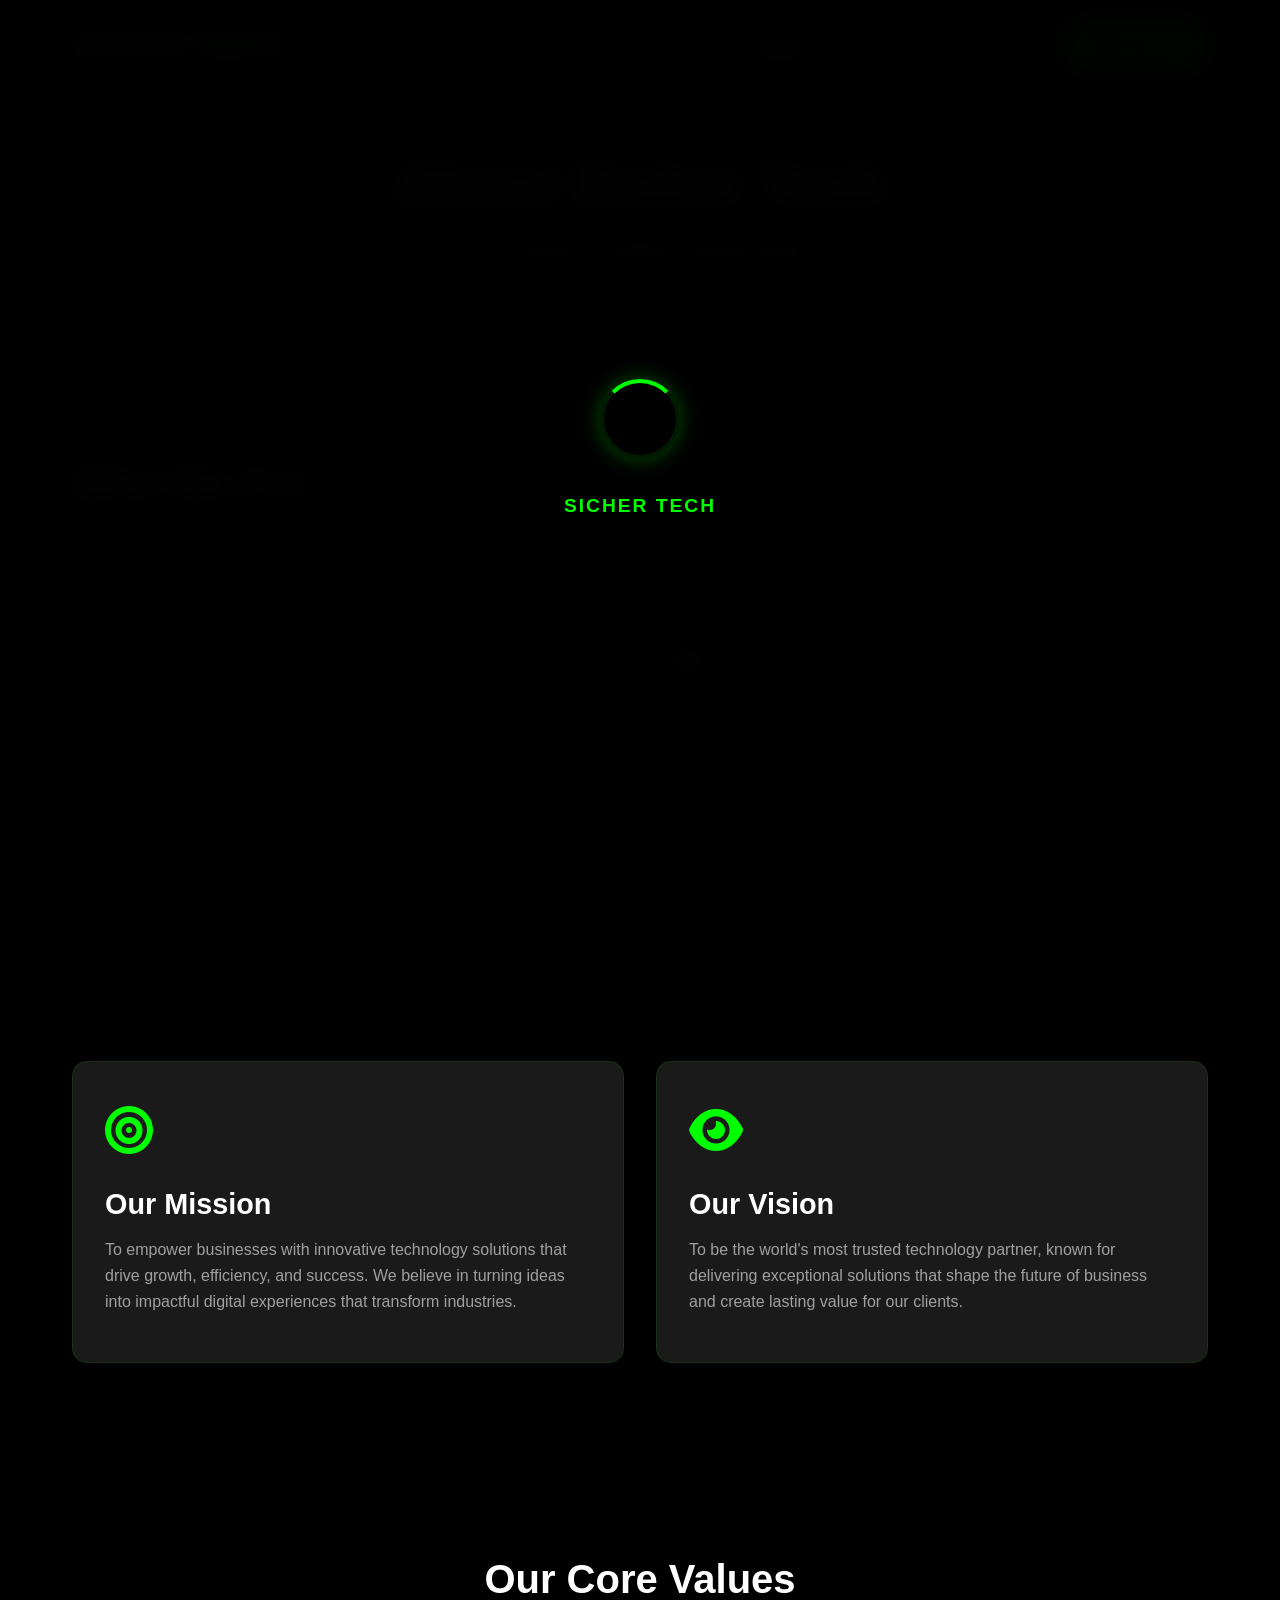
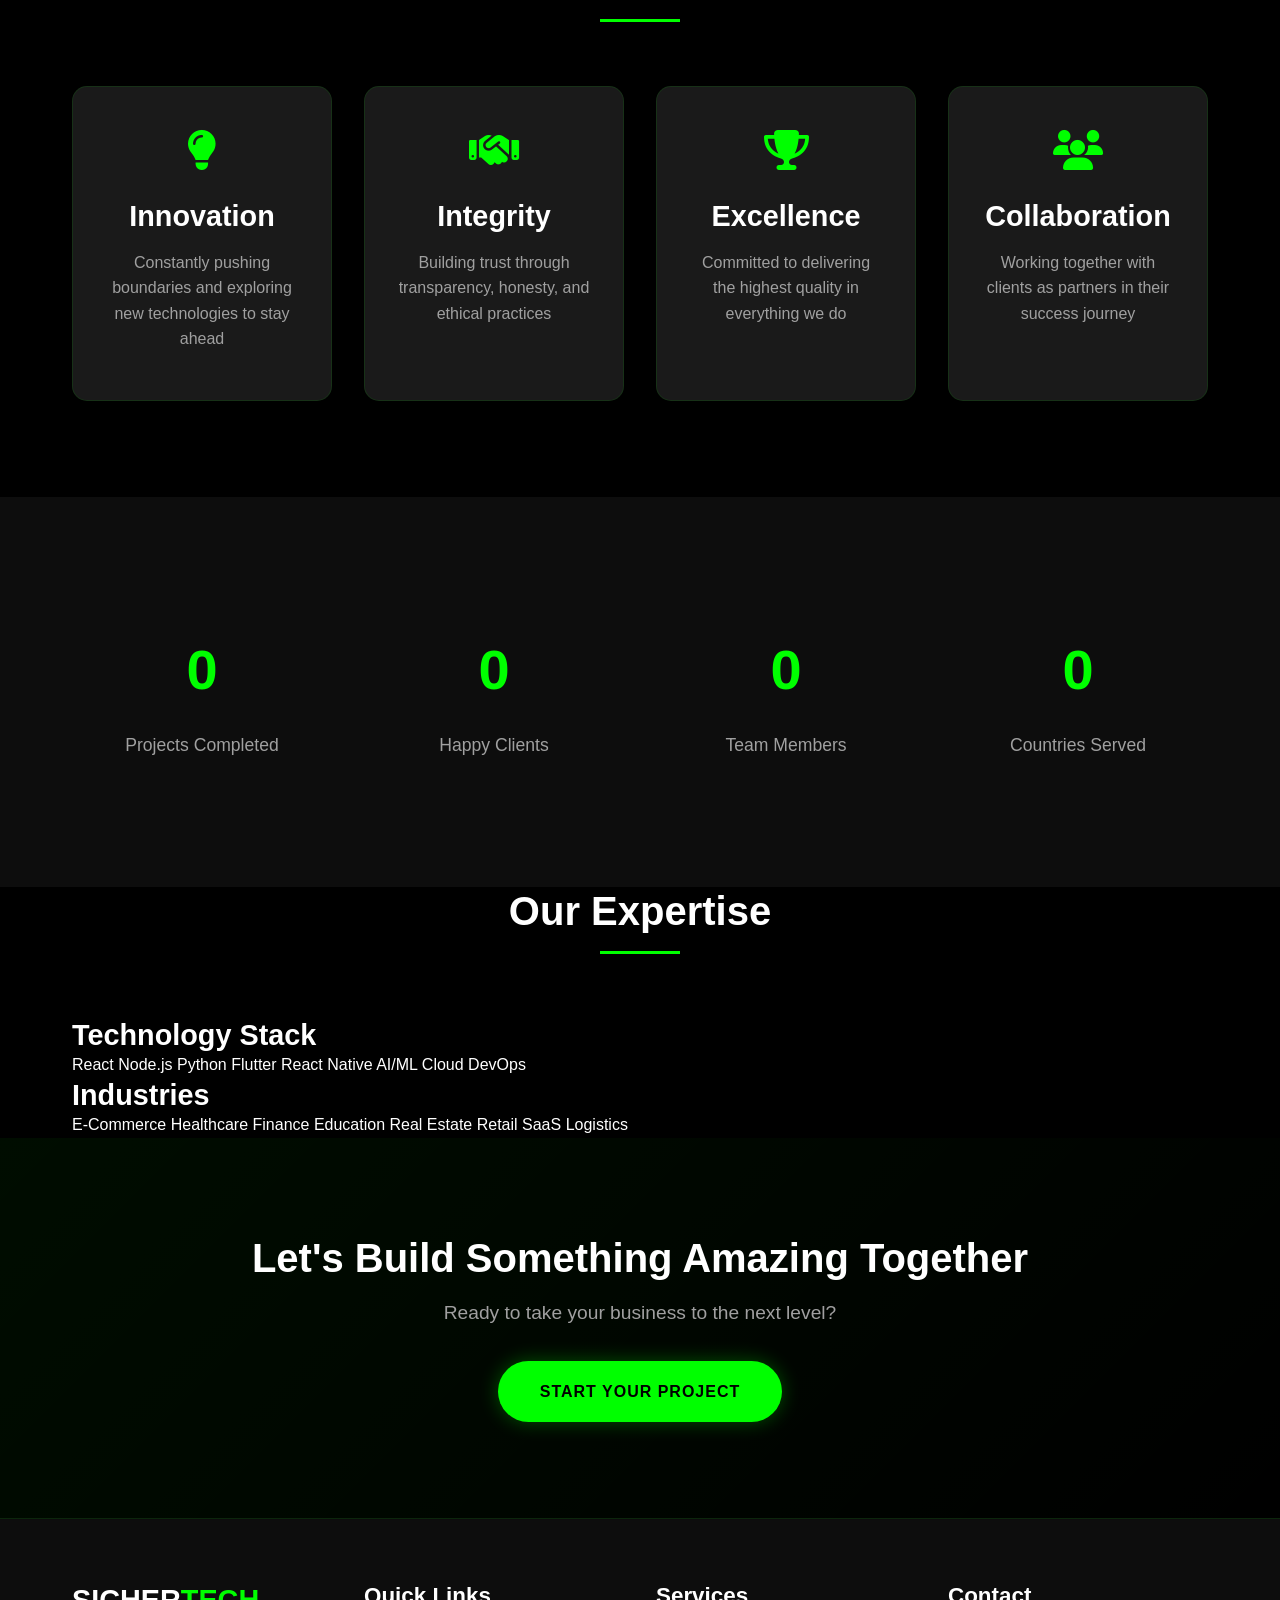
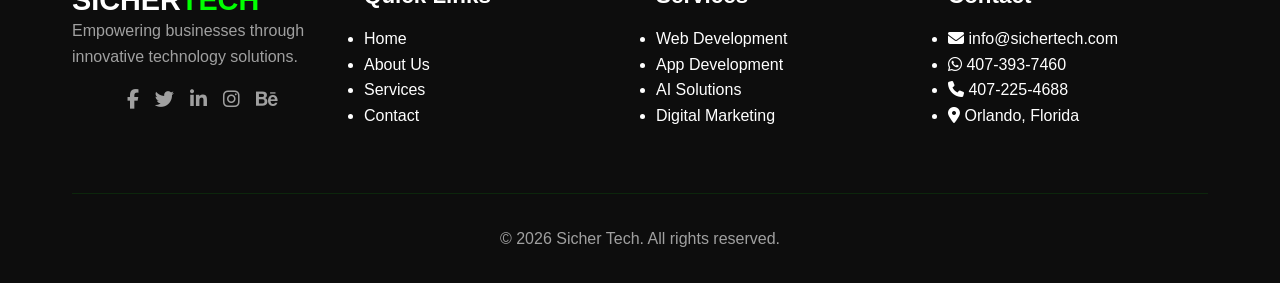
==== commit 5d9250b9: "Ajout loader de page et optimisation mobile - animations réactivées" ====
--- a/about.html
+++ b/about.html
@@ -8,6 +8,12 @@
     <link rel="stylesheet" href="https://cdnjs.cloudflare.com/ajax/libs/font-awesome/6.4.0/css/all.min.css">
 </head>
 <body>
+    <!-- Page Loader -->
+    <div class="page-loader">
+        <div class="loader-circle"></div>
+        <div class="loader-text">SICHER TECH</div>
+    </div>
+    
     <div class="menu-overlay"></div>
     <!-- Navigation -->
     <nav class="navbar">
@@ -239,6 +245,6 @@
         </div>
     </footer>
 
-    <script src="js/main.js"></script>
+    <script src="js/main.js" defer></script>
 </body>
 </html>
--- a/css/style.css
+++ b/css/style.css
@@ -1515,27 +1515,74 @@
 /* ==========================================
    RESPONSIVE DESIGN - MOBILE FIRST
    ========================================== */
+/* ==========================================
+   PAGE LOADER
+   ========================================== */
+.page-loader {
+    position: fixed;
+    top: 0;
+    left: 0;
+    width: 100%;
+    height: 100vh;
+    background: rgba(0, 0, 0, 0.98);
+    backdrop-filter: blur(10px);
+    display: flex;
+    flex-direction: column;
+    align-items: center;
+    justify-content: center;
+    z-index: 99999;
+    transition: opacity 0.5s ease, visibility 0.5s ease;
+}
+
+.page-loader.hidden {
+    opacity: 0;
+    visibility: hidden;
+}
+
+.loader-circle {
+    width: 80px;
+    height: 80px;
+    border: 4px solid rgba(0, 255, 0, 0.1);
+    border-top: 4px solid var(--primary-color);
+    border-radius: 50%;
+    animation: spin 1s linear infinite;
+    box-shadow: 0 0 20px rgba(0, 255, 0, 0.3);
+}
+
+.loader-text {
+    margin-top: 2rem;
+    color: var(--primary-color);
+    font-size: 1.2rem;
+    font-weight: 600;
+    letter-spacing: 2px;
+    animation: pulse 1.5s ease-in-out infinite;
+}
+
+@keyframes spin {
+    0% { transform: rotate(0deg); }
+    100% { transform: rotate(360deg); }
+}
+
+@keyframes pulse {
+    0%, 100% { opacity: 0.6; }
+    50% { opacity: 1; }
+}
+
+/* ==========================================
+   RESPONSIVE DESIGN - MOBILE FIRST
+   ========================================== */
 @media (max-width: 768px) {
     h1 { font-size: 2.5rem; }
     h2 { font-size: 2rem; }
     
-    /* Optimisation animations mobile - Performance */
-    .hero-background {
-        animation: none; /* Désactive l'animation de grille */
-        background: linear-gradient(135deg, rgba(0, 255, 0, 0.05) 0%, rgba(0, 0, 0, 0) 100%);
-    }
-    
-    .glitch {
-        animation: none !important; /* Désactive effet glitch */
-    }
-    
-    .glitch::before,
-    .glitch::after {
-        display: none; /* Supprime les pseudo-éléments glitch */
-    }
-    
-    .service-icon {
-        animation: none; /* Désactive float sur icônes */
+    /* Loader mobile */
+    .loader-circle {
+        width: 60px;
+        height: 60px;
+    }
+    
+    .loader-text {
+        font-size: 1rem;
     }
     
     /* Navigation Mobile */
@@ -1707,17 +1754,6 @@
         padding: 0 1rem;
     }
     
-    /* Optimisation animations petits écrans */
-    .hero-scroll {
-        animation: none; /* Désactive bounce sur petits écrans */
-    }
-    
-    .fade-in-up {
-        animation: none; /* Désactive fadeInUp pour performance */
-        opacity: 1;
-        transform: translateY(0);
-    }
-    
     .btn {
         padding: 0.8rem 2rem;
         font-size: 0.9rem;
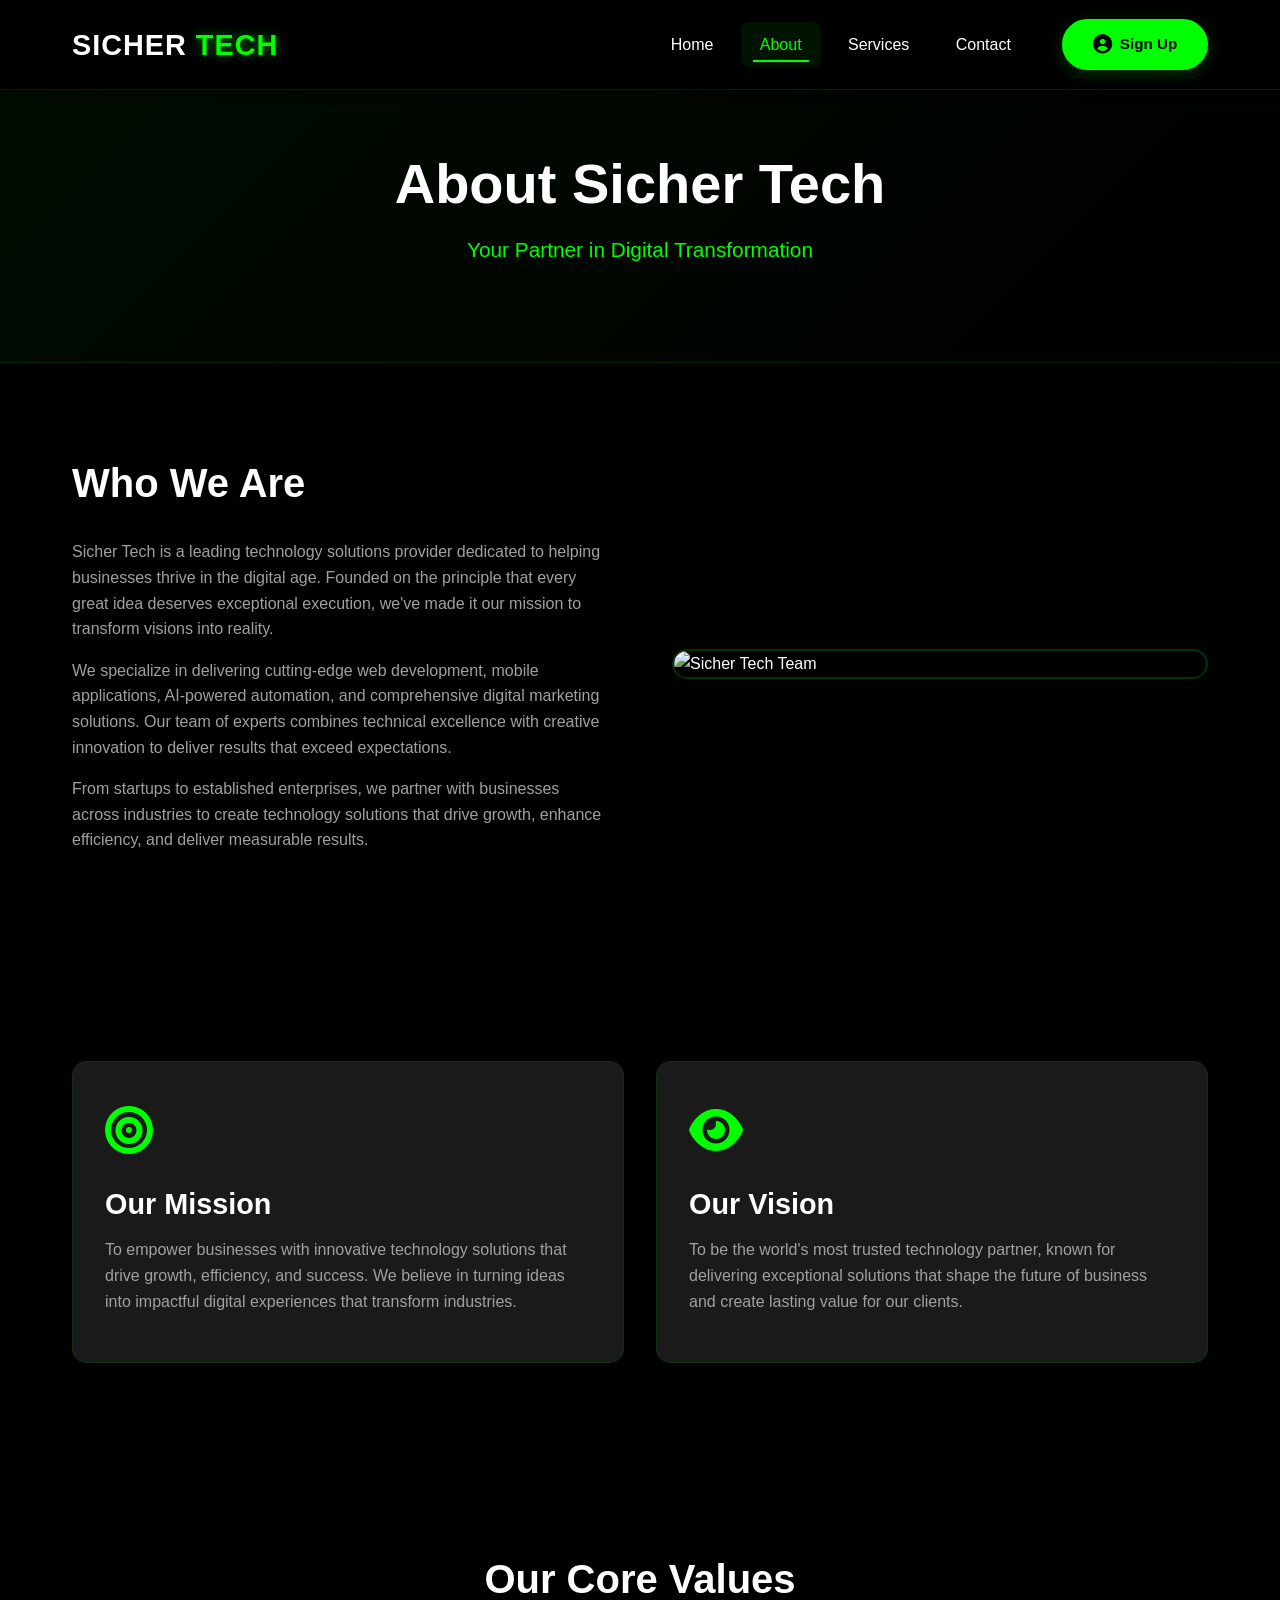
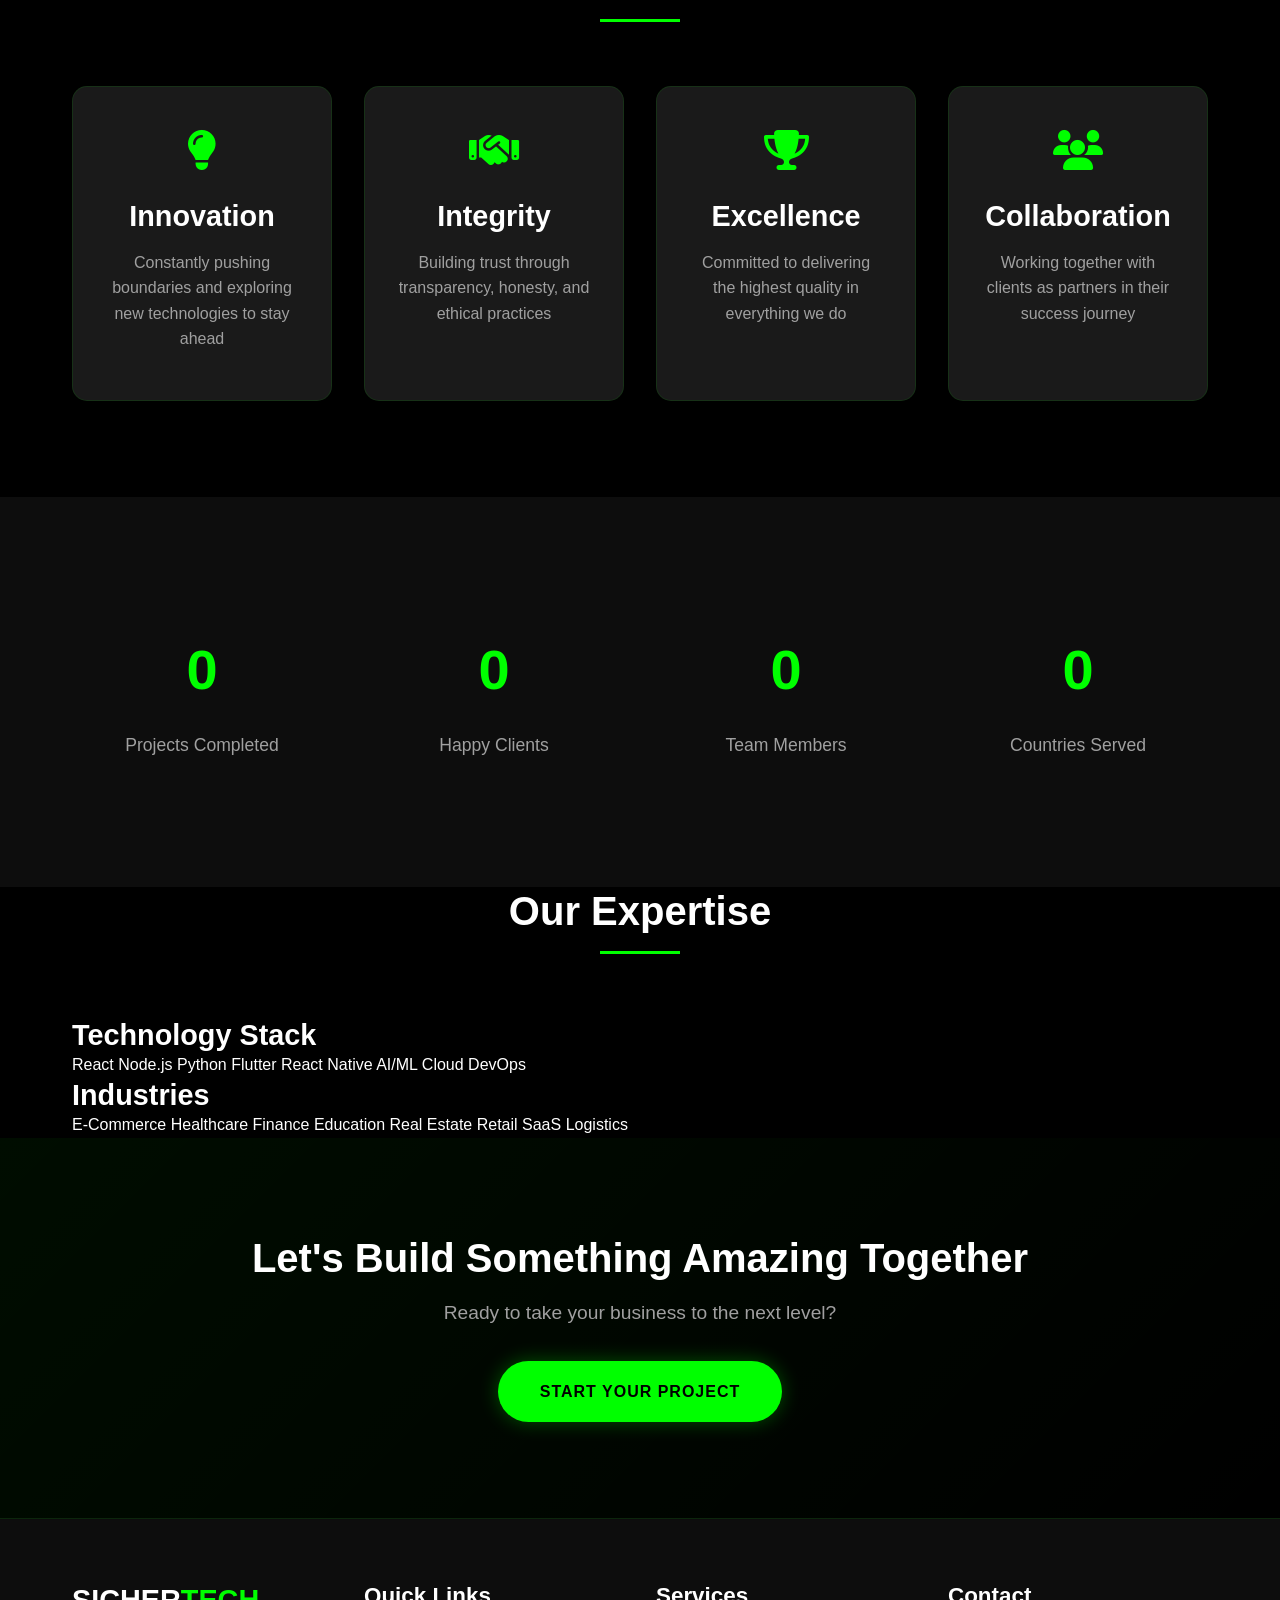
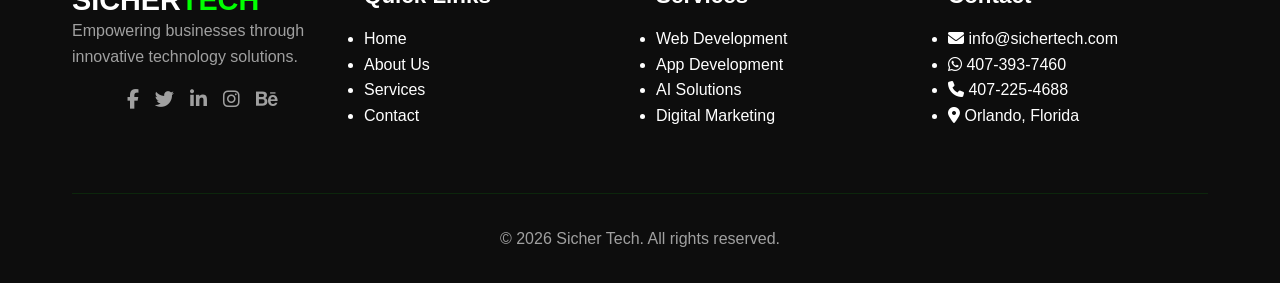
==== commit 58bc2645: "Suppression complète du loader - accès instantané aux pages" ====
--- a/about.html
+++ b/about.html
@@ -8,12 +8,6 @@
     <link rel="stylesheet" href="https://cdnjs.cloudflare.com/ajax/libs/font-awesome/6.4.0/css/all.min.css">
 </head>
 <body>
-    <!-- Page Loader -->
-    <div class="page-loader">
-        <div class="loader-circle"></div>
-        <div class="loader-text">SICHER TECH</div>
-    </div>
-    
     <div class="menu-overlay"></div>
     <!-- Navigation -->
     <nav class="navbar">
@@ -245,6 +239,6 @@
         </div>
     </footer>
 
-    <script src="js/main.js" defer></script>
+    <script src="js/main.js"></script>
 </body>
 </html>
--- a/css/style.css
+++ b/css/style.css
@@ -1515,75 +1515,9 @@
 /* ==========================================
    RESPONSIVE DESIGN - MOBILE FIRST
    ========================================== */
-/* ==========================================
-   PAGE LOADER
-   ========================================== */
-.page-loader {
-    position: fixed;
-    top: 0;
-    left: 0;
-    width: 100%;
-    height: 100vh;
-    background: rgba(0, 0, 0, 0.98);
-    backdrop-filter: blur(10px);
-    display: flex;
-    flex-direction: column;
-    align-items: center;
-    justify-content: center;
-    z-index: 99999;
-    transition: opacity 0.5s ease, visibility 0.5s ease;
-}
-
-.page-loader.hidden {
-    opacity: 0;
-    visibility: hidden;
-}
-
-.loader-circle {
-    width: 80px;
-    height: 80px;
-    border: 4px solid rgba(0, 255, 0, 0.1);
-    border-top: 4px solid var(--primary-color);
-    border-radius: 50%;
-    animation: spin 1s linear infinite;
-    box-shadow: 0 0 20px rgba(0, 255, 0, 0.3);
-}
-
-.loader-text {
-    margin-top: 2rem;
-    color: var(--primary-color);
-    font-size: 1.2rem;
-    font-weight: 600;
-    letter-spacing: 2px;
-    animation: pulse 1.5s ease-in-out infinite;
-}
-
-@keyframes spin {
-    0% { transform: rotate(0deg); }
-    100% { transform: rotate(360deg); }
-}
-
-@keyframes pulse {
-    0%, 100% { opacity: 0.6; }
-    50% { opacity: 1; }
-}
-
-/* ==========================================
-   RESPONSIVE DESIGN - MOBILE FIRST
-   ========================================== */
 @media (max-width: 768px) {
     h1 { font-size: 2.5rem; }
     h2 { font-size: 2rem; }
-    
-    /* Loader mobile */
-    .loader-circle {
-        width: 60px;
-        height: 60px;
-    }
-    
-    .loader-text {
-        font-size: 1rem;
-    }
     
     /* Navigation Mobile */
     .navbar {
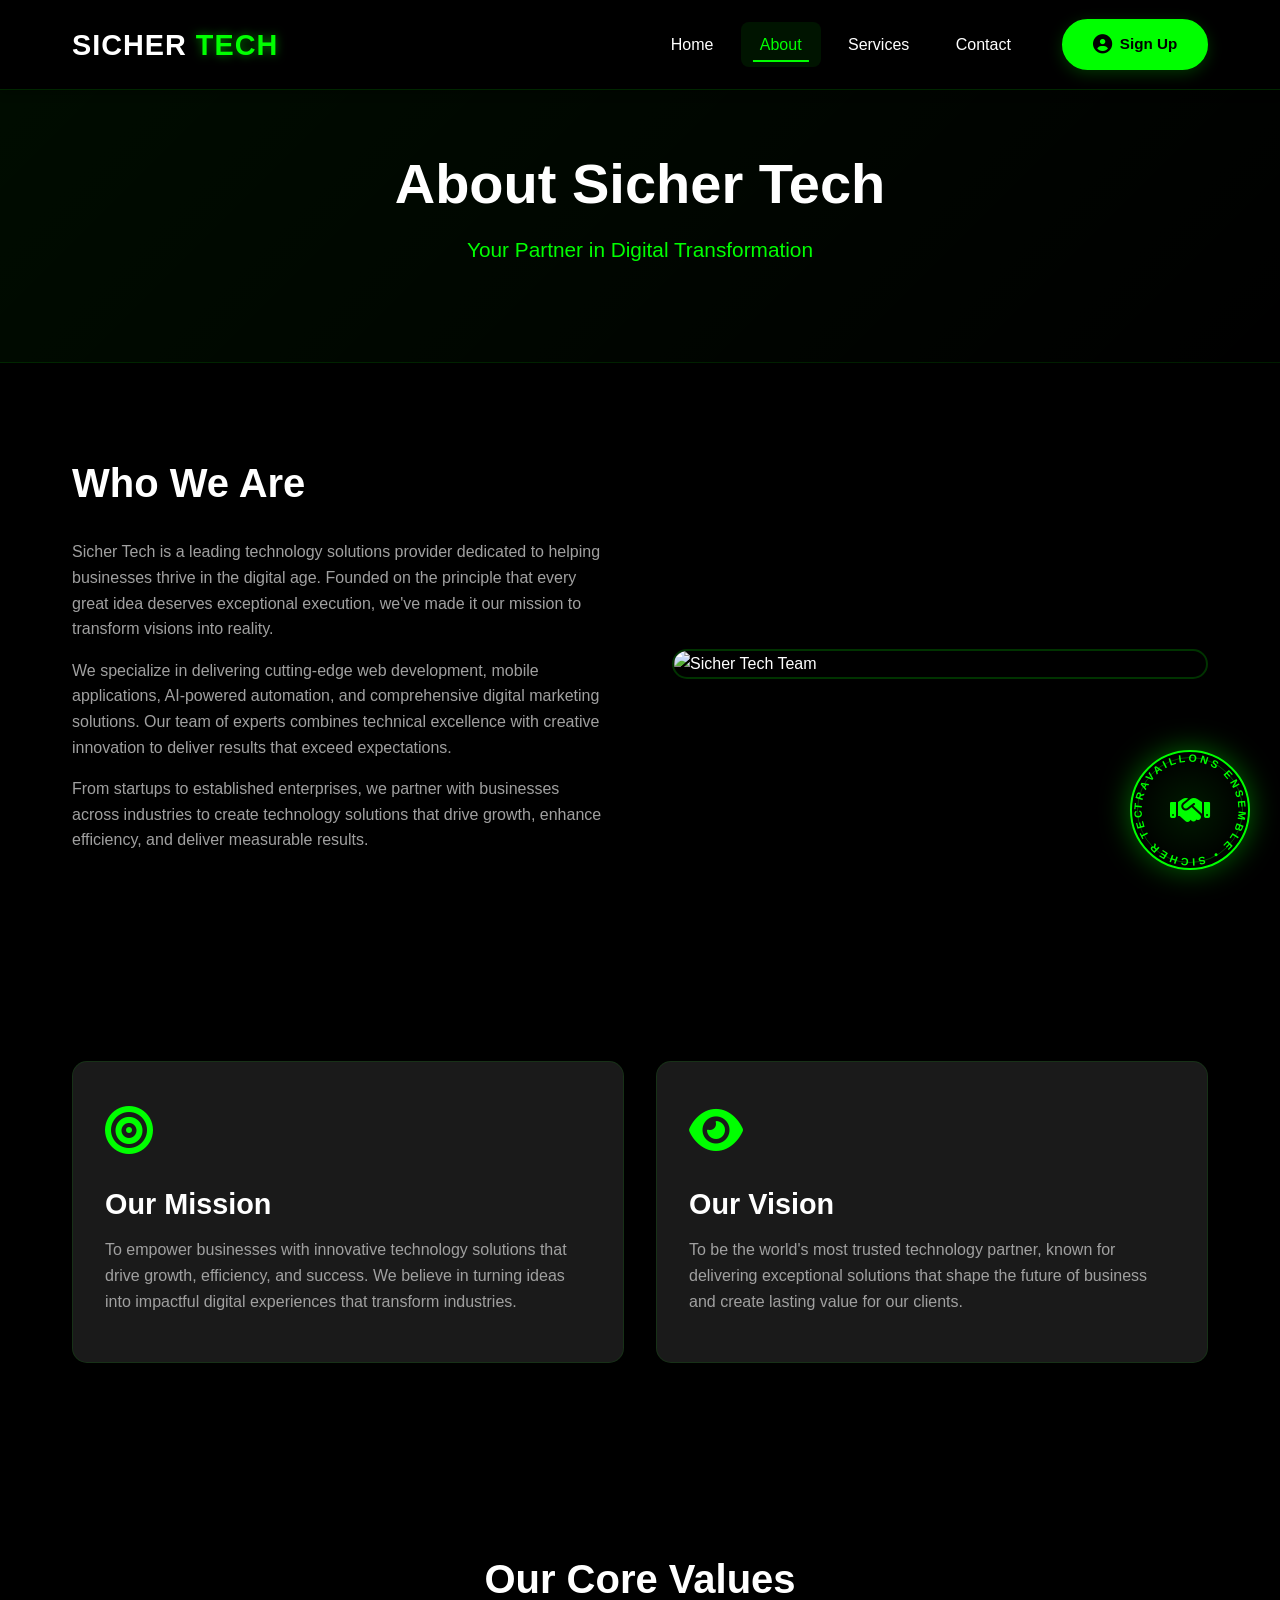
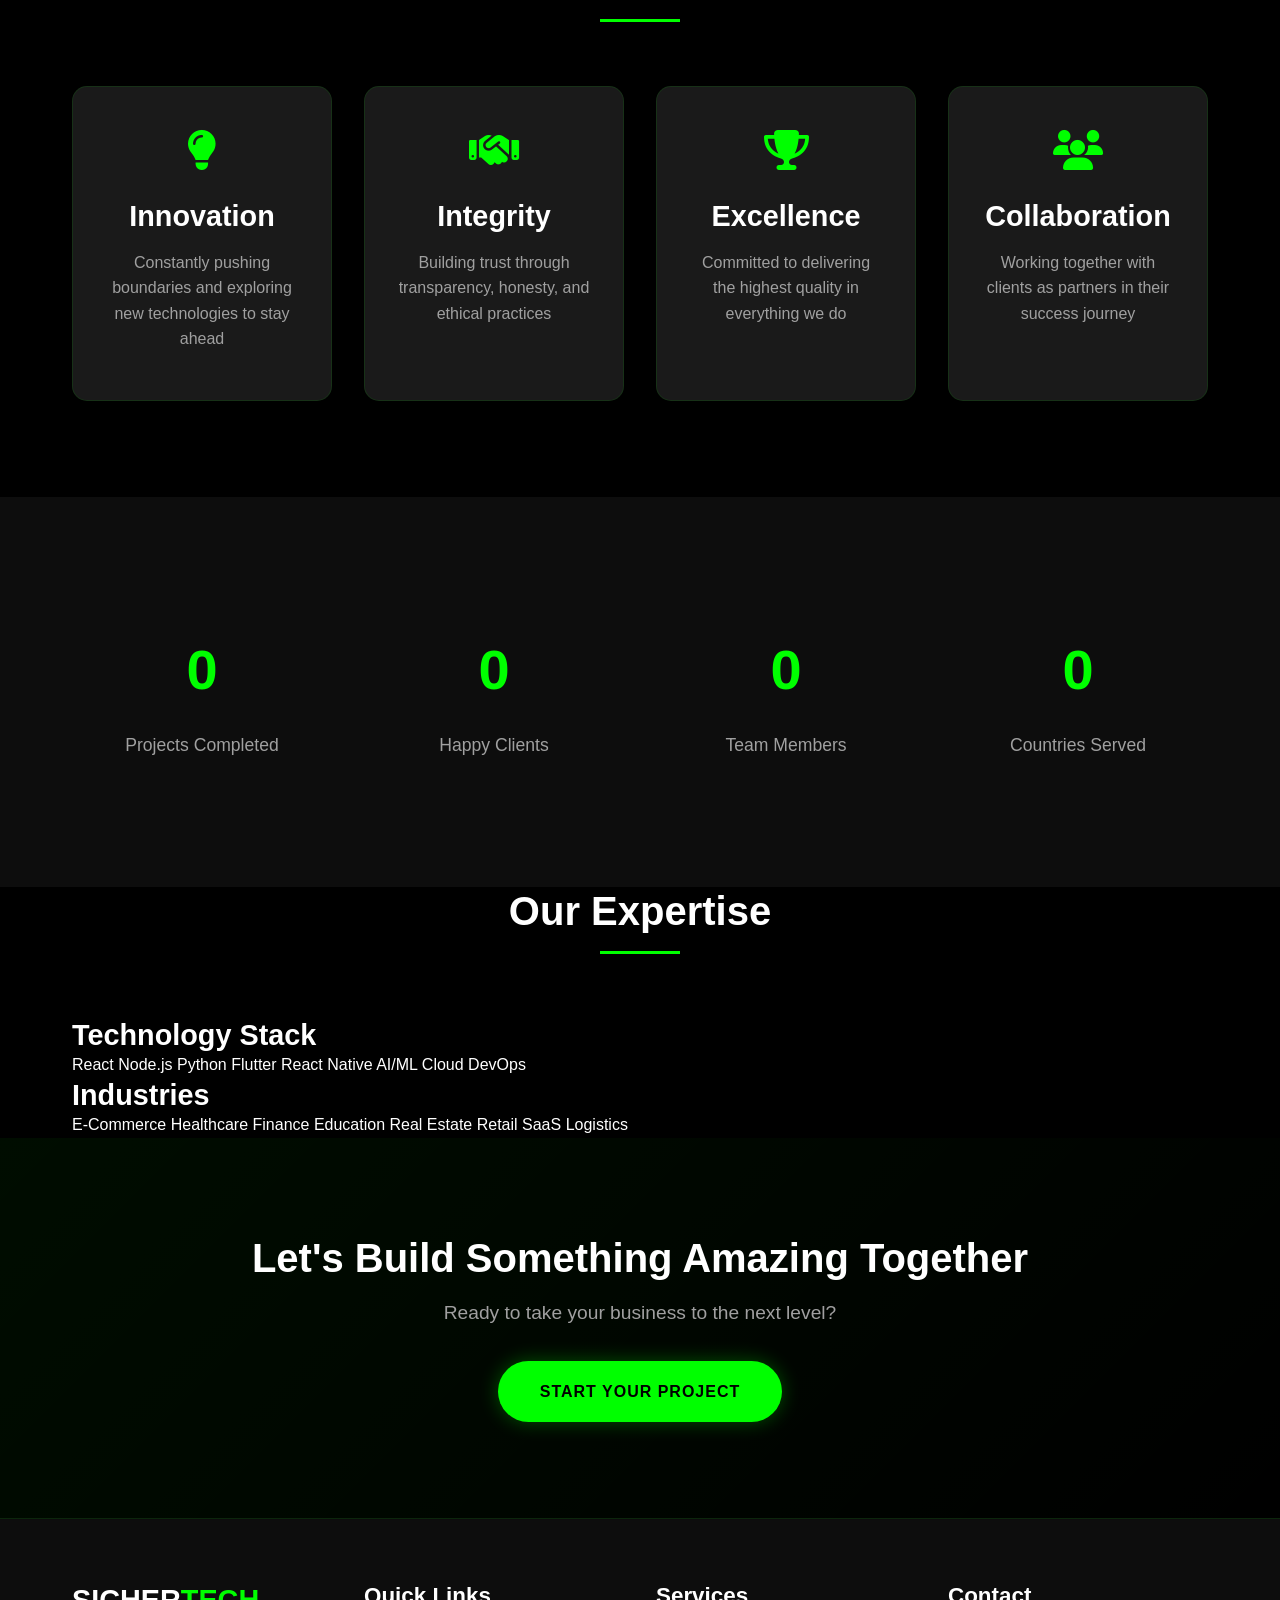
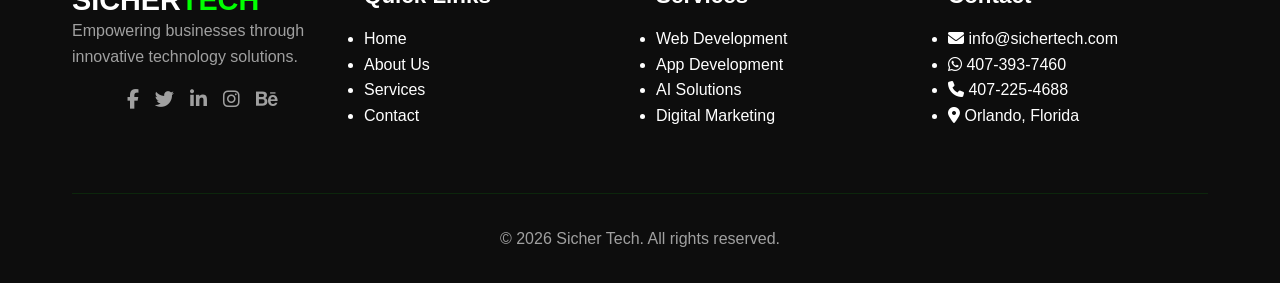
==== commit ff980963: "Ajout badge rotatif permanent - Travaillons ensemble Sicher Tech" ====
--- a/about.html
+++ b/about.html
@@ -9,6 +9,21 @@
 </head>
 <body>
     <div class="menu-overlay"></div>
+
+    <!-- Badge Rotatif -->
+    <div class="rotating-badge">
+        <div class="rotating-badge-circle">
+            <svg class="rotating-badge-text" viewBox="0 0 120 120">
+                <path id="circlePath" d="M 60, 60 m -50, 0 a 50,50 0 1,1 100,0 a 50,50 0 1,1 -100,0" fill="none"/>
+                <text>
+                    <textPath href="#circlePath" startOffset="0%">
+                        TRAVAILLONS ENSEMBLE • SICHER TECH •
+                    </textPath>
+                </text>
+            </svg>
+            <i class="fas fa-handshake rotating-badge-icon"></i>
+        </div>
+    </div>
     <!-- Navigation -->
     <nav class="navbar">
         <div class="container">
--- a/css/style.css
+++ b/css/style.css
@@ -1512,12 +1512,114 @@
     animation: fadeInUp 0.8s ease;
 }
 
+/* Cercle rotatif permanent */
+.rotating-badge {
+    position: fixed;
+    bottom: 30px;
+    right: 30px;
+    width: 120px;
+    height: 120px;
+    z-index: 999;
+    cursor: pointer;
+    transition: transform 0.3s ease;
+}
+
+.rotating-badge:hover {
+    transform: scale(1.1);
+}
+
+.rotating-badge-circle {
+    width: 100%;
+    height: 100%;
+    border-radius: 50%;
+    background: radial-gradient(circle, rgba(0, 255, 0, 0.1) 0%, transparent 70%);
+    border: 2px solid var(--primary-color);
+    box-shadow: 0 0 30px rgba(0, 255, 0, 0.4);
+    animation: rotate 10s linear infinite;
+    display: flex;
+    align-items: center;
+    justify-content: center;
+    position: relative;
+}
+
+.rotating-badge-circle::before {
+    content: '';
+    position: absolute;
+    width: 90%;
+    height: 90%;
+    border-radius: 50%;
+    border: 1px solid rgba(0, 255, 0, 0.3);
+    animation: rotate 15s linear infinite reverse;
+}
+
+.rotating-badge-text {
+    position: absolute;
+    width: 100%;
+    height: 100%;
+    animation: rotate 10s linear infinite;
+}
+
+.rotating-badge-text text {
+    fill: var(--primary-color);
+    font-size: 11px;
+    font-weight: 600;
+    letter-spacing: 3px;
+    text-transform: uppercase;
+}
+
+.rotating-badge-icon {
+    position: absolute;
+    top: 50%;
+    left: 50%;
+    transform: translate(-50%, -50%);
+    font-size: 2rem;
+    color: var(--primary-color);
+    animation: pulse 2s ease-in-out infinite;
+}
+
+@keyframes rotate {
+    from {
+        transform: rotate(0deg);
+    }
+    to {
+        transform: rotate(360deg);
+    }
+}
+
+@keyframes pulse {
+    0%, 100% {
+        opacity: 0.7;
+        transform: translate(-50%, -50%) scale(1);
+    }
+    50% {
+        opacity: 1;
+        transform: translate(-50%, -50%) scale(1.1);
+    }
+}
+
 /* ==========================================
    RESPONSIVE DESIGN - MOBILE FIRST
    ========================================== */
 @media (max-width: 768px) {
     h1 { font-size: 2.5rem; }
     h2 { font-size: 2rem; }
+    
+    /* Badge rotatif mobile */
+    .rotating-badge {
+        width: 90px;
+        height: 90px;
+        bottom: 20px;
+        right: 20px;
+    }
+    
+    .rotating-badge-text text {
+        font-size: 9px;
+        letter-spacing: 2px;
+    }
+    
+    .rotating-badge-icon {
+        font-size: 1.5rem;
+    }
     
     /* Navigation Mobile */
     .navbar {
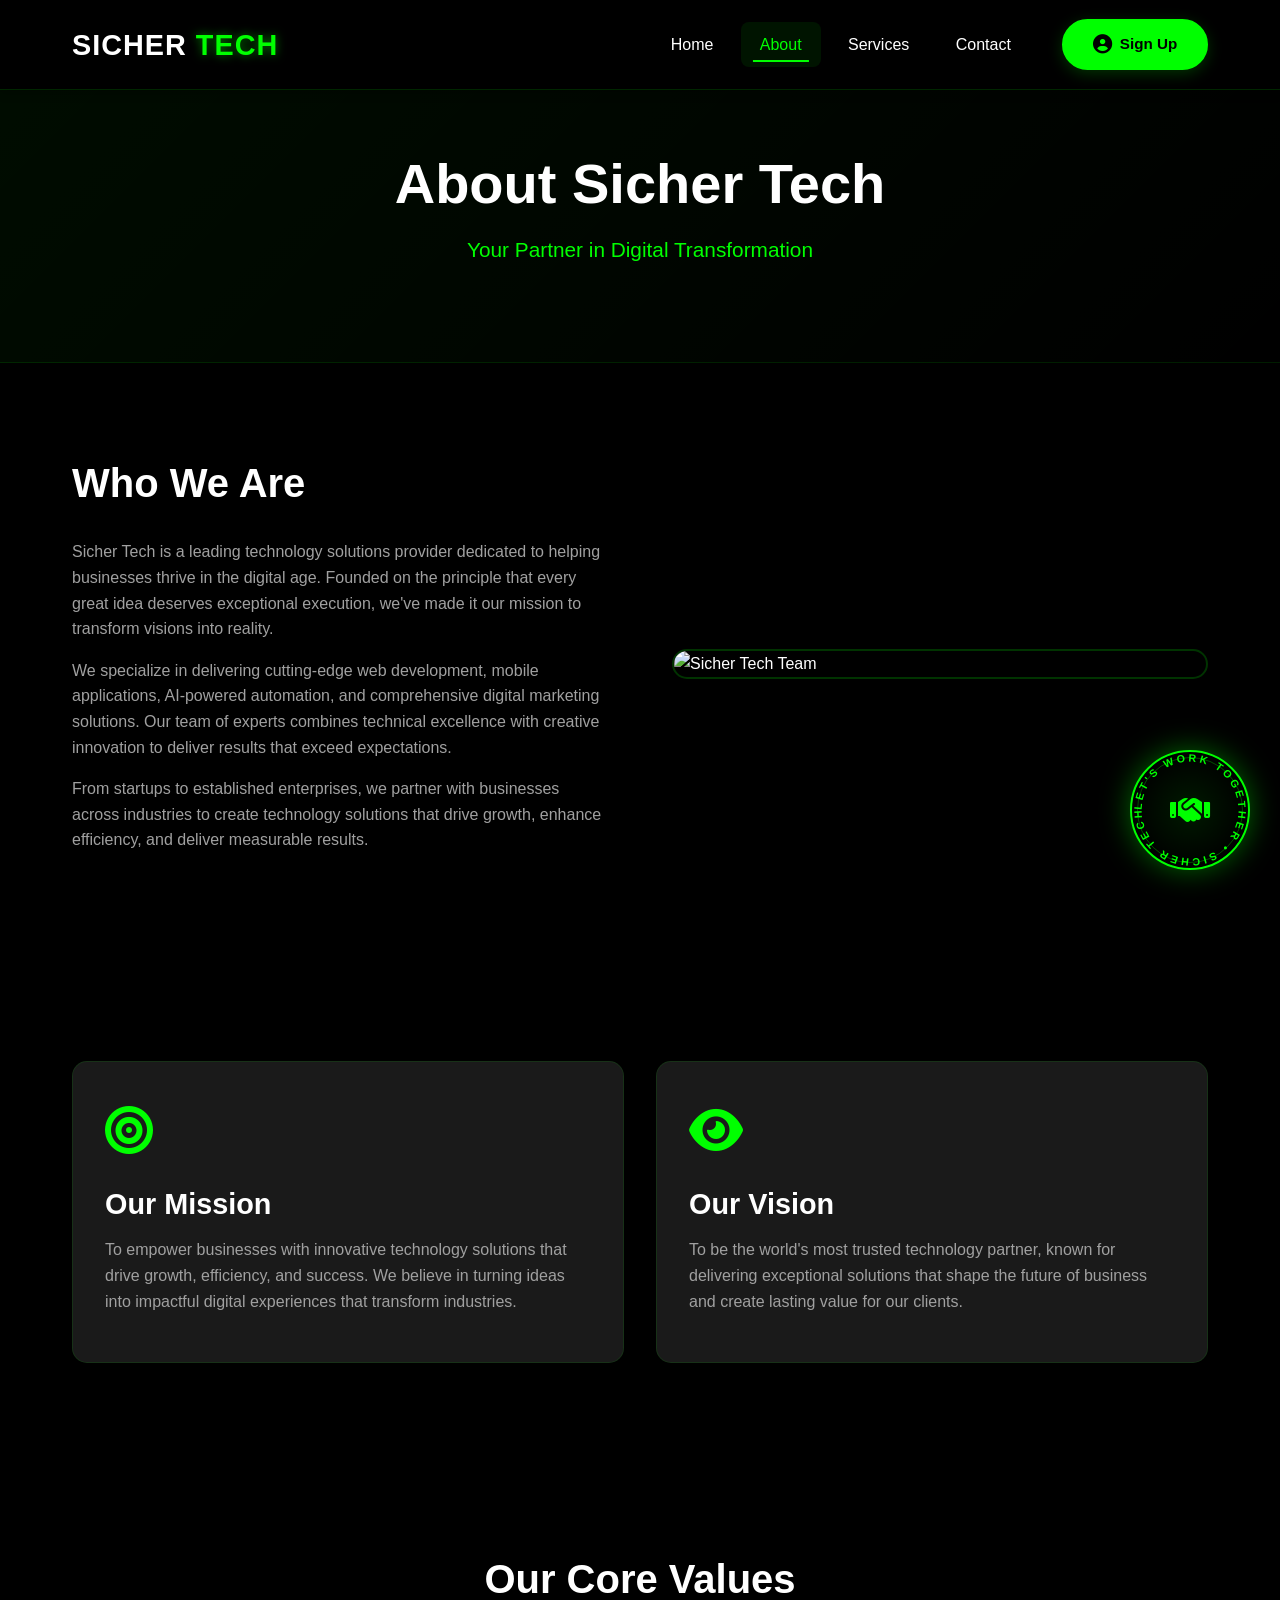
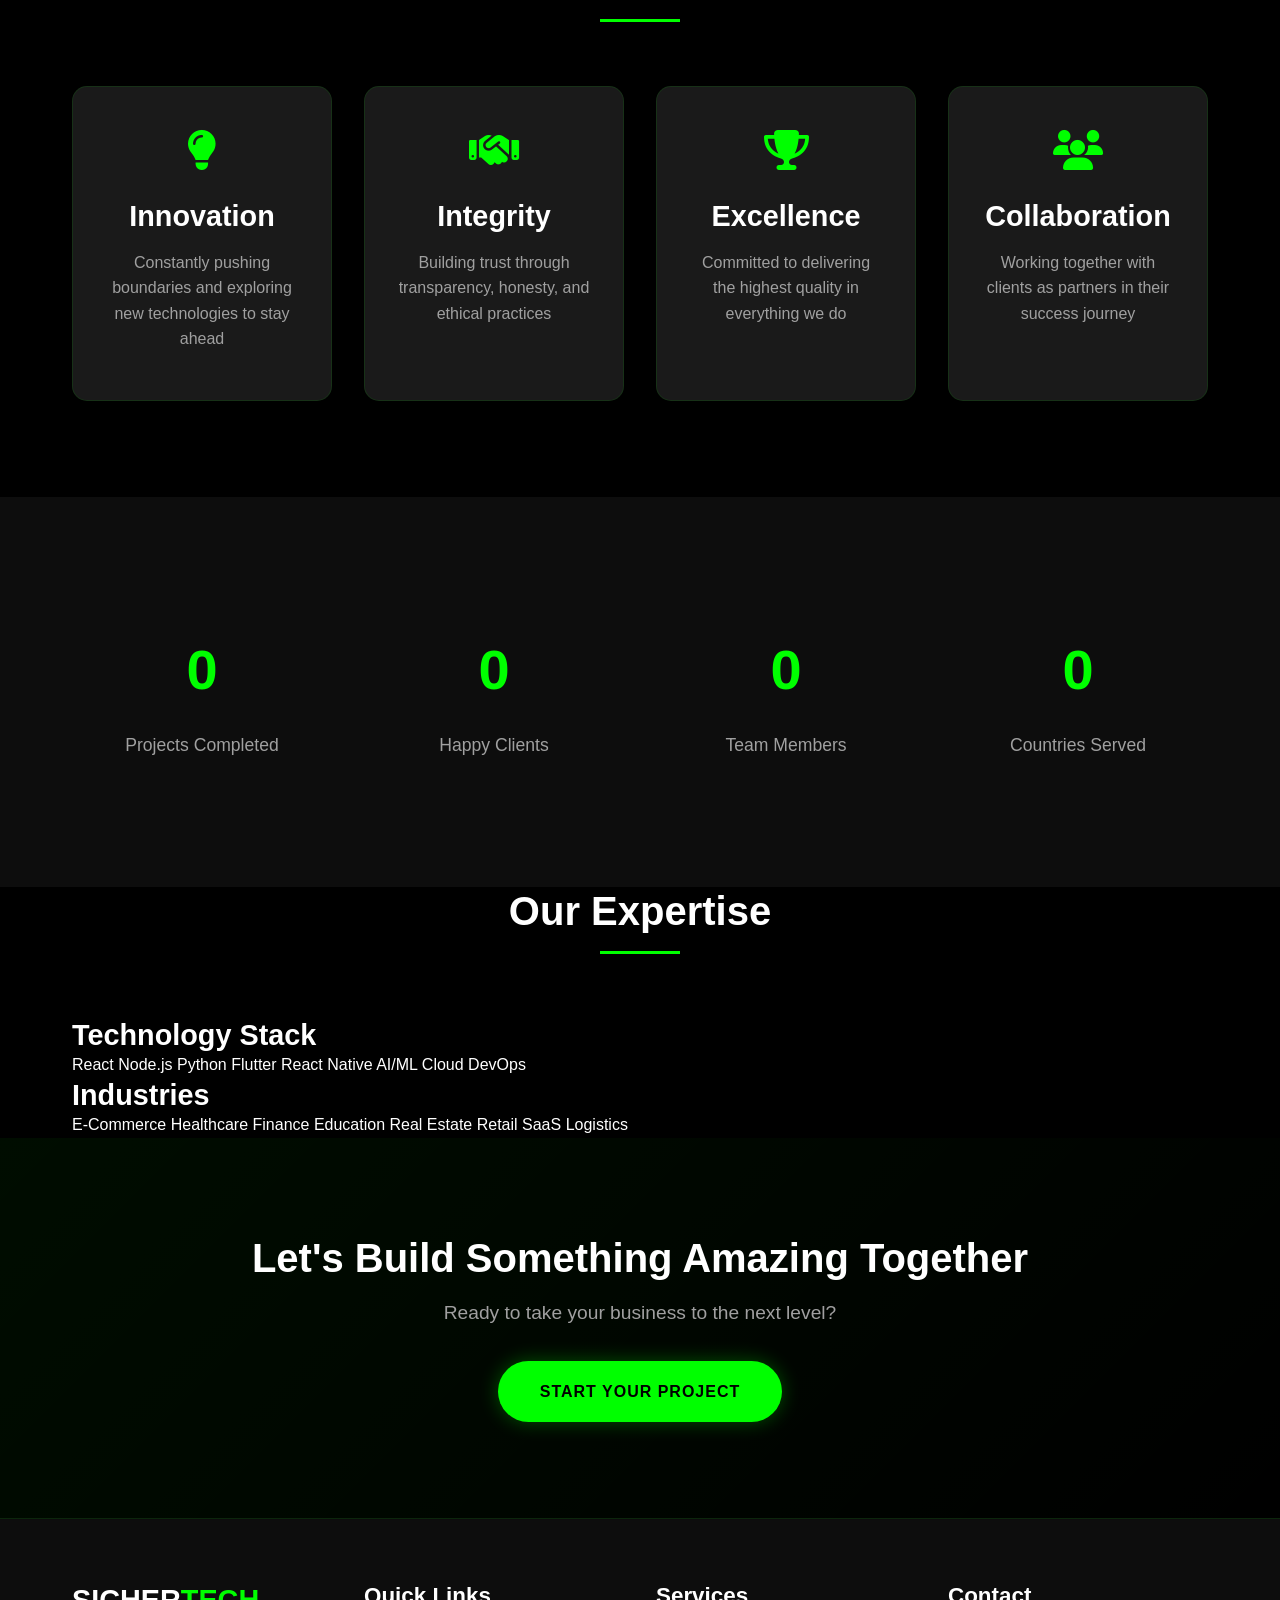
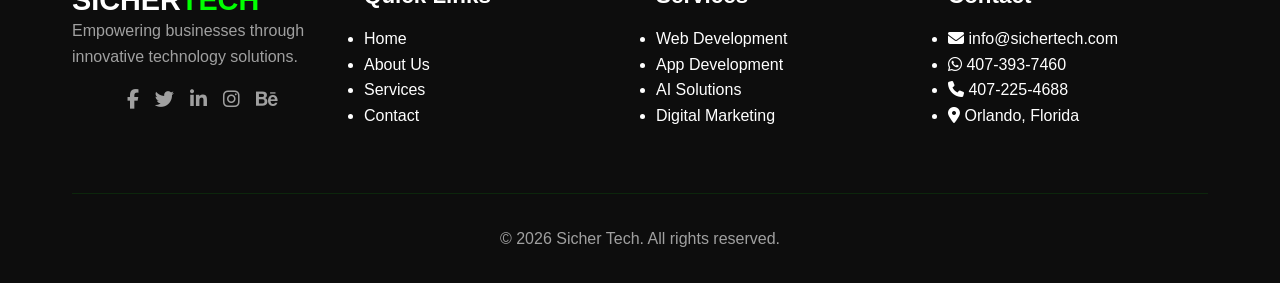
==== commit bbd6d6fb: "Fix: texte cercle en anglais, FAQ et menu hamburger corrigés" ====
--- a/about.html
+++ b/about.html
@@ -17,7 +17,7 @@
                 <path id="circlePath" d="M 60, 60 m -50, 0 a 50,50 0 1,1 100,0 a 50,50 0 1,1 -100,0" fill="none"/>
                 <text>
                     <textPath href="#circlePath" startOffset="0%">
-                        TRAVAILLONS ENSEMBLE • SICHER TECH •
+                        LET'S WORK TOGETHER • SICHER TECH •
                     </textPath>
                 </text>
             </svg>
--- a/css/style.css
+++ b/css/style.css
@@ -1743,6 +1743,25 @@
         grid-template-columns: 1fr;
     }
     
+    /* Portfolio responsive mobile */
+    .portfolio-grid {
+        grid-template-columns: 1fr;
+        gap: 1.5rem;
+    }
+    
+    .portfolio-item {
+        min-height: 250px;
+    }
+    
+    .portfolio-overlay {
+        opacity: 0;
+    }
+    
+    /* Sur mobile, afficher overlay au tap */
+    .portfolio-item.active .portfolio-overlay {
+        opacity: 1;
+    }
+    
     .story-grid {
         grid-template-columns: 1fr;
     }
